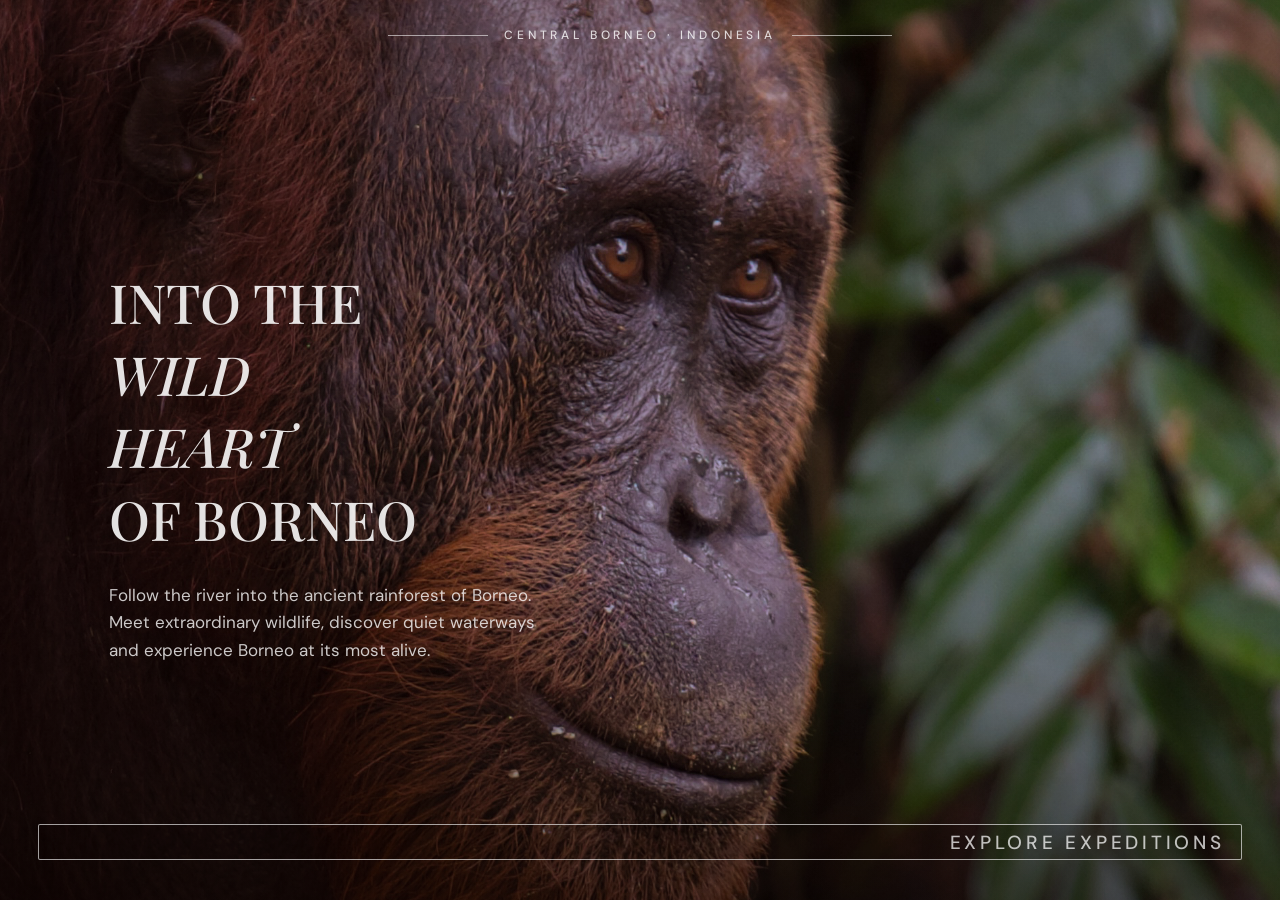
==== index.html @ 215b3d4f "Wrap homepage CTA label for exact centering" ====
<!doctype html>
<html lang="en">
<head>
<meta charset="utf-8">
<meta name="viewport" content="width=device-width,initial-scale=1">
<meta name="theme-color" content="#10251e">
<meta name="description" content="Explore Tanjung Puting National Park with Borneo Wild Capture. Private river journeys, rainforest wildlife and responsible orangutan encounters in Central Borneo, Indonesia.">
<title>Borneo Wild Capture — Into the Wild Heart of Borneo</title>
<link rel="preconnect" href="https://fonts.googleapis.com">
<link rel="preconnect" href="https://fonts.gstatic.com" crossorigin>
<link href="https://fonts.googleapis.com/css2?family=DM+Sans:wght@400;500;600;700&family=Playfair+Display:ital,wght@0,500;0,600;1,500&display=swap" rel="stylesheet">
<link rel="stylesheet" href="style.css">
<link rel="stylesheet" href="site-theme.css">
<link rel="icon" type="image/svg+xml" href="assets/favicon.svg">
<link rel="stylesheet" href="site-theme.css">
<link rel="icon" type="image/svg+xml" href="assets/favicon.svg">
</head>
<body>
<header class="header home-header">
<a class="brand" href="index.html#home" aria-label="Borneo Wild Capture home"><img class="brand-logo" src="assets/borneo-wild-capture-logo.svg" alt="Borneo Wild Capture — official hornbill logo" width="160" height="81" loading="eager" decoding="async"></a>
<button class="menu" type="button" aria-label="Open navigation" aria-expanded="false">☰</button>
<nav class="nav" aria-label="Main navigation">
<a href="index.html" aria-current="page">Home</a>
<a href="how-to-get-here.html">How to Get Here</a>
<a href="itinerary.html">Itinerary</a>
<a href="gallery.html">Gallery</a>
<a href="about.html">Our Story</a>
<a href="contact.html">Contact</a>
<a class="nav-cta" href="https://wa.me/6285190836669?text=Hello%20Borneo%20Wild%20Capture%2C%20I%27d%20like%20to%20book%20a%20trip." target="_blank" rel="noopener noreferrer">Book a Trip ↗</a>
</nav>
</header>
<main>
<section class="hero home-hero" id="home">
<div class="hero-bg"></div>
<p class="eyebrow hero-location">CENTRAL BORNEO · INDONESIA</p>
<div class="hero-content">
<h1>INTO THE<br><em>WILD</em><br><em>HEART</em><br>OF BORNEO</h1>
<p class="hero-text">Follow the river into the ancient rainforest of Borneo. Meet extraordinary wildlife, discover quiet waterways and experience Borneo at its most alive.</p>
</div>
<a class="button button-light" href="how-to-get-here.html"><span class="button-label">EXPLORE EXPEDITIONS</span></a>
<div class="hero-meta"><span>TANJUNG PUTING NATIONAL PARK</span><span>TRAVEL WITH CARE · LEAVE NO TRACE</span></div>
</section>
</main>
<script src="script.js"></script>
</body>
</html>
---- style.css ----
:root{--forest:#10251e;--forest2:#1b382c;--cream:#f3f0e8;--sand:#c7b18a;--ink:#17231d;--muted:#737a70}*{box-sizing:border-box}html{scroll-behavior:smooth}body{margin:0;background:var(--cream);color:var(--ink);font-family:"DM Sans",sans-serif}a{color:inherit;text-decoration:none}.header{height:86px;padding:0 7%;display:flex;align-items:center;justify-content:space-between;background:var(--cream);position:relative;z-index:5}.brand{display:flex;align-items:center;gap:12px;font-size:11px;font-weight:700;letter-spacing:1.8px}.monogram{width:43px;height:43px;border:1px solid #9a9e8e;border-radius:50%;display:grid;place-items:center;font:15px "Playfair Display",serif;letter-spacing:-2px}.monogram span{color:#9a8057}.brand small{display:block;font-size:8px;font-weight:500;letter-spacing:1.4px;color:#7b8176;margin-top:5px}.nav{display:flex;align-items:center;gap:30px;font-size:12px;font-weight:600}.nav a:not(.nav-cta):hover,.footer a:hover{color:#a08352}.nav-cta{background:var(--forest);color:#f5efdf;padding:14px 21px;border:1px solid #9b8155;border-radius:2px;font-size:10px;letter-spacing:1.1px;text-transform:uppercase;transition:.25s}.nav-cta:hover{background:#294737;color:#fff;transform:translateY(-2px)}.menu{display:none;border:0;background:none;font-size:24px;color:var(--forest)}.hero{height:min(730px,82vh);min-height:590px;position:relative;color:white;display:flex;align-items:center;overflow:hidden;background:#263c2e}.hero-bg{position:absolute;inset:0;background:linear-gradient(90deg,rgba(7,22,16,.84),rgba(7,22,16,.38) 58%,rgba(7,22,16,.12)),url("images/orangutan-portrait.webp") center 48%/cover}.hero-content{position:relative;z-index:1;margin-left:11%;max-width:660px;padding:50px 24px}.eyebrow{font-size:10px;letter-spacing:2.5px;font-weight:700;color:#c7b18a}.eyebrow.dark{color:#927a51}.hero h1,.closing h2{font:500 clamp(55px,7vw,91px)/1.06 "Playfair Display",serif;letter-spacing:-2px;margin:28px 0}.hero h1 em,.section h2 em,.closing h2 em{color:var(--sand);font-weight:500}.hero-text{max-width:440px;color:#e1e2d9;font-size:14px;line-height:1.9;margin-bottom:30px}.button{display:inline-flex;align-items:center;justify-content:center;gap:18px;min-height:52px;padding:0 25px;border:1px solid transparent;border-radius:3px;font-size:10px;font-weight:700;letter-spacing:1.35px;text-transform:uppercase;transition:background .25s ease,color .25s ease,border-color .25s ease,transform .25s ease,box-shadow .25s ease;box-shadow:0 7px 20px rgba(8,24,16,.12)}.button span{font-size:15px;transition:transform .25s ease}.button:hover{transform:translateY(-3px);box-shadow:0 12px 26px rgba(8,24,16,.2)}.button:hover span{transform:translate(3px,-2px)}.button-light{background:linear-gradient(135deg,#e7d8b8,#c9b184);color:#14291f;border-color:#e8d9b8}.button-light:hover{background:#f3ead7}.button-dark{background:linear-gradient(135deg,#203e30,#10251e);color:#f6f0e4;border-color:#9b8155}.button-dark:hover{background:#2b4a39;border-color:#c7b18a}.hero-meta{position:absolute;bottom:25px;left:7%;right:7%;display:flex;justify-content:space-between;font-size:9px;letter-spacing:1.8px;color:#d5d7ce}.section{padding:110px 11%}.intro{padding-top:105px;padding-bottom:115px}.intro-grid{display:grid;grid-template-columns:1fr 1fr;gap:8%;align-items:start;margin-top:35px}.section h2{font:500 clamp(38px,4.5vw,59px)/1.16 "Playfair Display",serif;letter-spacing:-1px;margin:20px 0}.intro-grid p,.journey-copy p{font-size:14px;line-height:1.9}.lead{font-size:16px!important;line-height:1.85!important;color:#39483d}.muted{color:var(--muted)}.experience{background:#e9e6dc}.section-heading{display:flex;justify-content:space-between;align-items:end;gap:40px;margin-bottom:42px}.section-heading>p{max-width:290px;color:var(--muted);font-size:13px;line-height:1.8}.cards{display:grid;grid-template-columns:1.15fr 1fr 1fr;gap:16px}.card{height:370px;position:relative;overflow:hidden;background:#9da58e}.card-large{height:420px}.card img{width:100%;height:100%;object-fit:cover;display:block;transition:transform .7s}.card:hover img{transform:scale(1.05)}.card>div{position:absolute;inset:0;padding:25px;display:flex;flex-direction:column;justify-content:end;color:white;background:linear-gradient(transparent,rgba(0,0,0,.65))}.card small{font-size:9px;letter-spacing:2px}.card h3{font:500 27px/1.2 "Playfair Display",serif;margin:12px 0 0}.journey{display:grid;grid-template-columns:1fr 1fr;gap:9%;align-items:center;background:#f7f5ef}.journey-image{height:570px;background:url("images/orangutan-in-rainforest.webp") center/cover}.journey-copy h2{margin:22px 0}.journey-copy>p{color:#5f695f}.journey-copy ul{list-style:none;padding:0;margin:28px 0}.journey-copy li{padding:14px 0;border-bottom:1px solid #d8d8ce;font-size:12px;font-weight:600}.journey-copy li:before{content:"✳";color:#9a8057;margin-right:18px}.gallery{background:var(--forest);color:#f3f0e8}.gallery .section-heading>p,.gallery-note{color:#b8c0b4}.gallery-grid{display:grid;grid-template-columns:repeat(3,1fr);gap:14px;height:auto}.gallery-grid img{width:100%;height:240px;object-fit:cover;display:block}.gallery-note{font-size:10px;margin-top:18px}.closing{min-height:470px;display:grid;place-items:center;text-align:center;color:white;padding:75px 20px;background:linear-gradient(#10251edb,#10251edb),url("images/orangutan-in-rainforest.webp") center/cover}.closing h2{font-size:clamp(46px,6vw,72px);margin:25px 0}.closing>div>p:not(.eyebrow){font-size:13px;color:#e0e4dc;margin:0 0 25px}.footer{padding:40px 7%;display:flex;align-items:center;justify-content:space-between;gap:25px;flex-wrap:wrap;background:#0b1b15;color:#e9e9df}.footer-brand{color:white}.footer-brand small{color:#aab2a7}.footer-links{display:flex;gap:24px;font-size:11px}.footer>p{width:100%;margin:12px 0 0;padding-top:19px;border-top:1px solid #34443a;color:#aab2a7;font-size:10px}@media(max-width:800px){.header{height:74px;padding:0 6%}.menu{display:block}.nav{display:none;position:absolute;top:74px;left:0;right:0;padding:25px 7%;background:var(--cream);flex-direction:column;align-items:stretch;gap:22px;box-shadow:0 12px 18px #0001}.nav.open{display:flex}.nav-cta{text-align:center}.hero{min-height:610px;height:78vh}.hero-content{margin-left:3%;padding:30px 22px}.hero h1{font-size:60px}.section{padding:78px 7%}.intro-grid,.journey{grid-template-columns:1fr;gap:25px}.section-heading{display:block}.section-heading>p{margin-top:20px}.cards{grid-template-columns:1fr 1fr}.card,.card-large{height:310px}.card:first-child{grid-column:span 2;height:350px}.journey-image{height:360px;order:2}.journey-copy{order:1}.gallery-grid{height:220px;gap:8px}.footer{padding:35px 7%}.footer-links{width:100%;flex-wrap:wrap}}@media(max-width:480px){.brand{font-size:9px;letter-spacing:1.3px}.brand small{font-size:7px}.monogram{width:38px;height:38px}.hero h1{font-size:52px}.hero-text{font-size:13px}.hero-meta{font-size:7px}.cards{grid-template-columns:1fr}.card:first-child{grid-column:auto}.card,.card-large{height:320px}.gallery-grid{grid-template-columns:1fr 1fr;height:auto}.gallery-grid img{height:180px}.gallery-grid img:last-child{display:block}.footer-links{gap:17px;font-size:10px}}
/* Cooler, more natural tone for the homepage hero image */
.hero-bg{filter:saturate(.82) hue-rotate(7deg);}

/* Remove remaining yellow/gold cast across the interface */
:root{--cream:#eef1ed;--sand:#b7c5bb}
.monogram span,.nav a:not(.nav-cta):hover,.footer a:hover,.eyebrow.dark,.journey-copy li:before{color:#91a99a}
.eyebrow{color:#c4d4c9}
.monogram{border-color:#9aa99e}
.nav-cta,.button-dark{border-color:#879b8d}
.button-light{background:linear-gradient(135deg,#e0e8e2,#c6d3ca);border-color:#d5e0d8}
.button-light:hover{background:#edf2ee}
.button-dark:hover{border-color:#b7c5bb}

/* Final neutral-sage pass: eliminate leftover gold/yellow accents */
.nav-cta{border-color:#82968a}
.nav-cta:hover{background:#294737}
.eyebrow{color:#c4d4c9}
.button-dark{border-color:#879b8d}
.button-dark:hover{border-color:#b7c5bb}
.hero-bg{filter:saturate(.78) hue-rotate(9deg)}

/* Multi-page layout and home inquiry form */
.nav a[aria-current="page"]{color:#9a8057}
.home-hero{height:min(780px,88vh);min-height:640px}
.home-hero .hero-bg{background-image:linear-gradient(90deg,rgba(7,22,16,.72),rgba(7,22,16,.24) 62%,rgba(7,22,16,.08)),url("images/DSCF7031.jpg");background-position:center 42%;filter:none}
.home-hero h1{font-size:clamp(54px,8vw,104px);letter-spacing:1px}
.home-intro{background:#f7f5ef}
.inquiry{display:grid;grid-template-columns:1fr 1fr;gap:9%;align-items:start;background:#e9e6dc}
.inquiry-form{display:grid;gap:18px}
.inquiry-form label{display:grid;gap:8px;font-size:11px;font-weight:700;letter-spacing:.5px}
.inquiry-form input,.inquiry-form textarea{width:100%;border:1px solid #c9cec5;background:#f8f8f3;padding:14px 15px;border-radius:2px;font:13px "DM Sans",sans-serif;color:#17231d;resize:vertical}
.inquiry-form input:focus,.inquiry-form textarea:focus{outline:2px solid #91a99a;outline-offset:1px}
.form-note{font-size:10px;color:#737a70;line-height:1.6;margin:0}
.page-hero{min-height:390px;padding:100px 11%;display:flex;flex-direction:column;justify-content:center;color:#fff;background:linear-gradient(90deg,rgba(7,22,16,.85),rgba(7,22,16,.45)),url("images/orangutan-in-rainforest.webp") center/cover}
.page-hero h1{font:500 clamp(48px,7vw,82px)/1.08 "Playfair Display",serif;margin:20px 0;letter-spacing:-1px}
.page-hero h1 em{color:var(--sand);font-weight:500}
.page-hero>p:last-child{max-width:540px;font-size:14px;line-height:1.8;color:#e1e5df}
.page-content{background:#f7f5ef}
.feature-strip{background:#e9e6dc}
.feature-strip h2{font:500 38px "Playfair Display",serif;margin:0 0 35px}
.full-gallery{grid-template-columns:repeat(3,1fr);gap:14px}
.full-gallery img{height:300px}
.wildlife-cards{grid-template-columns:repeat(3,1fr)}
.wildlife-cards .card{height:340px}
.contact-actions{display:flex;flex-direction:column;align-items:flex-start;gap:18px}
.contact-actions>a:last-child{font-size:12px;color:#526458}
@media(max-width:800px){.inquiry{grid-template-columns:1fr;gap:32px}.page-hero{padding:80px 7%;min-height:340px}.full-gallery{grid-template-columns:repeat(2,1fr)}.full-gallery img{height:210px}.wildlife-cards{grid-template-columns:repeat(2,1fr)}}
@media(max-width:480px){.home-hero{min-height:620px}.home-hero h1{font-size:52px}.full-gallery img{height:175px}.wildlife-cards{grid-template-columns:1fr}.wildlife-cards .card{height:300px}}

/* BWC refinement: compact monogram and consistent cool-sage palette */
.monogram{
  display:flex;
  align-items:center;
  justify-content:center;
  gap:0;
  width:46px;
  height:46px;
  flex:0 0 46px;
  font:600 13px/1 "Playfair Display",serif;
  letter-spacing:-1.1px;
  white-space:nowrap;
  color:#e8eee9;
  border:1px solid #91a99a;
  border-radius:50%;
}
.monogram span{color:#b7c5bb}
.nav a[aria-current="page"]{color:#91a99a}
.nav a:not(.nav-cta):hover,.footer a:hover{color:#91a99a}
.home-intro{background:#eef1ed}
.inquiry{background:#e3e9e4}
.inquiry-form input,.inquiry-form textarea{background:#f7f9f7;border-color:#c7d1c9}
.inquiry-form input:focus,.inquiry-form textarea:focus{outline-color:#91a99a}
.form-note{color:#68766d}
.page-hero h1 em{color:#b7c5bb}



/* HOMEPAGE HERO — layout matched to the supplied orangutan reference */
body:has(.home-hero) .header{display:none}
.home-hero{
  position:relative;display:block;width:100%;height:100svh;
  min-height:680px;max-height:none;padding:0;overflow:hidden;
  isolation:isolate;background:#160b07;color:#fff;
}
.home-hero .hero-bg{
  position:absolute;inset:0;z-index:0;
  background-image:
    linear-gradient(90deg,rgba(13,5,3,.42) 0%,rgba(13,5,3,.18) 68%,rgba(13,5,3,.08) 100%),
    linear-gradient(0deg,rgba(13,5,3,.46) 0%,transparent 38%,rgba(13,5,3,.14) 100%),
    url("images/DSCF7031.jpg");
  background-size:cover;
  background-position:center 58%;
  filter:none;
}
.home-hero .hero-location{
  position:absolute;top:4.7%;left:3%;transform:none;
  z-index:2;width:94%;max-width:none;margin:0;
  display:flex;align-items:center;justify-content:center;gap:16px;
  color:rgba(255,255,255,.96);text-align:center;white-space:nowrap;
  font-size:clamp(9px,2.1vw,12px);font-weight:500;
  letter-spacing:.32em;line-height:1.3;
}
.home-hero .hero-location:before,
.home-hero .hero-location:after{
  content:"";display:block;position:static;flex:1 1 auto;
  width:auto;max-width:clamp(32px,13vw,100px);min-width:16px;
  height:1px;background:rgba(255,255,255,.78);
}
.home-hero .hero-content{
  position:absolute;z-index:2;top:31.5%;left:8.5%;
  width:83%;max-width:620px;margin:0;padding:0;
  display:flex;flex-direction:column;align-items:flex-start;
}
.home-hero h1{
  margin:0 0 27px;color:#fff;
  font:500 clamp(28px,6.2vw,54px)/1.34 "Playfair Display",serif;
  letter-spacing:0;text-wrap:initial;
}
.home-hero h1 em{font-style:italic;color:#fff;font-weight:500}
.home-hero .hero-text{
  width:73%;max-width:440px;margin:0;
  color:rgba(255,255,255,.95);
  font-size:clamp(13px,2.9vw,17px);line-height:1.62;font-weight:400;
}
.home-hero > .button-light{
  position:absolute;z-index:3;left:3%;bottom:4.5%;
  width:94%;max-width:none;min-height:36px;margin:0;
  padding:0 42px 0 12px;display:flex;align-items:center;justify-content:center;
  border:1px solid rgba(255,255,255,.9);border-radius:2px;
  background:rgba(12,7,5,.12);color:#fff;box-shadow:none;
  font-size:clamp(9px,2vw,11px);font-weight:500;letter-spacing:.34em;
}
.home-hero > .button-light span{
  position:absolute;right:16px;font-size:19px;line-height:1;
}
.home-hero > .button-light:hover{
  background:rgba(255,255,255,.12);box-shadow:none;
}
.home-hero .hero-meta{display:none}
@media(max-width:800px){
  body:has(.home-hero) .header{display:none}
  .home-hero{height:100svh;min-height:680px}
  .home-hero .hero-bg{
    background-size:auto 112%;
    background-position:center 100%;
  }
  .home-hero .hero-location{
    top:4.7%;gap:12px;font-size:clamp(8px,2.2vw,10px);
    letter-spacing:.29em;
  }
  .home-hero .hero-location:before,
  .home-hero .hero-location:after{max-width:clamp(28px,13vw,70px)}
  .home-hero .hero-content{
    top:31.5%;left:8.5%;width:83%;
  }
  .home-hero h1{
    margin-bottom:25px;
    font-size:clamp(28px,6.2vw,34px);line-height:1.34;
  }
  .home-hero .hero-text{
    width:76%;font-size:clamp(12px,2.9vw,14px);
    line-height:1.62;
  }
  .home-hero > .button-light{
    left:3%;bottom:4.5%;width:94%;min-height:36px;
    font-size:clamp(8px,2vw,10px);letter-spacing:.31em;
  }
}
@media(max-width:380px){
  .home-hero .hero-location{gap:8px;letter-spacing:.22em}
  .home-hero .hero-content{top:30.5%;left:8%;width:84%}
  .home-hero h1{font-size:27px;line-height:1.32;margin-bottom:22px}
  .home-hero .hero-text{width:82%;font-size:12px}
  .home-hero > .button-light{bottom:4%;letter-spacing:.24em}
}

/* Homepage final alignment + subtle editorial transparency */
.home-hero .hero-location{
  top:3.1%!important;
  left:3%!important;
  width:94%!important;
  transform:none!important;
  color:rgba(255,255,255,.78)!important;
}
.home-hero .hero-location:before,
.home-hero .hero-location:after{
  background:rgba(255,255,255,.56)!important;
}
.home-hero .hero-content{
  top:29.5%!important;
}
.home-hero h1{
  color:rgba(255,255,255,.88)!important;
}
.home-hero h1 em{
  color:rgba(255,255,255,.88)!important;
}
.home-hero .hero-text{
  color:rgba(255,255,255,.78)!important;
}
.home-hero > .button-light{
  color:rgba(255,255,255,.78)!important;
  border-color:rgba(255,255,255,.62)!important;
}
.home-hero > .button-light span{
  color:rgba(255,255,255,.72)!important;
}
@media(max-width:800px){
  .home-hero .hero-location{
    top:3.1%!important;
    left:3%!important;
    width:94%!important;
  }
  .home-hero .hero-content{
    top:29.5%!important;
  }
}

/* Final CTA alignment: center label in the full outline, keep arrow pinned right */
.home-hero > .button-light{
  position:absolute!important;
  padding:0 12px!important;
  display:flex!important;
  align-items:center!important;
  justify-content:center!important;
  text-align:center!important;
  line-height:1!important;
}
.home-hero > .button-light span{
  position:absolute!important;
  top:50%!important;
  right:16px!important;
  transform:translateY(-50%)!important;
  margin:0!important;
  line-height:1!important;
}
.home-hero > .button-light:hover span{
  transform:translate(3px,calc(-50% - 2px))!important;
}
---- site-theme.css ----
/* Borneo Wild Capture — shared editorial theme for inner pages */
:root {
  --forest: #14272e;
  --forest-dark: #10242b;
  --cream: #f5f1e8;
  --sand: #e5d6b8;
  --muted: #66767a;
  --bwc-slate: #14272e;
  --bwc-slate-900: #1a3038;
  --bwc-slate-800: #294750;
  --bwc-champagne: #c9b184;
  --bwc-champagne-light: #e5d6b8;
  --bwc-ivory: #f5f1e8;
  --bwc-paper: #fbf9f4;
  --bwc-ink: #1b2b31;
}
html { scroll-behavior: smooth; }
body { background: var(--bwc-ivory); color: var(--bwc-ink); }
.header {
  background: var(--bwc-ivory);
  color: var(--bwc-slate);
  border-bottom: 1px solid rgba(20,39,46,.09);
}
.header .brand { color: var(--bwc-slate); }
.header .brand small { color: #687775; }
.header .nav a { color: var(--bwc-slate); }
.header .nav a:hover,
.header .nav a[aria-current="page"] { color: #94784a; }
.header .nav-cta {
  color: var(--bwc-slate);
  background: var(--bwc-champagne-light);
  border: 1px solid var(--bwc-champagne);
}
.header .menu { color: var(--bwc-slate); }
.eyebrow { color: var(--bwc-champagne); }
.eyebrow.dark { color: #92764a; }
.page-hero {
  background-color: var(--bwc-slate);
  background-image:
    linear-gradient(90deg, rgba(20,39,46,.87), rgba(20,39,46,.46)),
    url("images/orangutan-in-rainforest.webp");
  color: var(--bwc-ivory);
}
.page-hero h1,
.page-hero h1 em { color: var(--bwc-ivory); }
.page-hero h1 em { color: var(--bwc-champagne-light); }
.page-hero > p:last-child { color: #e5e8e5; }
.page-content,
.journey,
.home-intro { background: var(--bwc-ivory); color: var(--bwc-ink); }
.experience,
.feature-strip,
.inquiry { background: #eee8dc; color: var(--bwc-ink); }
.section h2 { color: var(--bwc-slate); }
.section h2 em { color: #92764a; }
.gallery {
  background: var(--bwc-slate-900);
  color: var(--bwc-ivory);
}
.gallery .section-heading > p,
.gallery-note { color: #d0d8d5; }
.closing {
  background-color: var(--bwc-slate);
  color: var(--bwc-ivory);
}
.footer { background: #10242b; color: #d4dcd8; }
.footer-brand { color: var(--bwc-champagne-light); }
.footer-brand small,
.footer > p { color: #b7c1be; }
.footer-links a:hover { color: var(--bwc-champagne-light); }
.button-light {
  background: linear-gradient(135deg, #e5d6b8, #c9b184);
  color: var(--bwc-slate);
  border-color: var(--bwc-champagne);
}
.button-light:hover { background: #f1e8d5; }
.button-dark {
  background: var(--bwc-slate-900);
  color: var(--bwc-ivory);
  border-color: var(--bwc-champagne);
}
.button-dark:hover { background: var(--bwc-slate-800); border-color: var(--bwc-champagne-light); }
.inquiry-form input,
.inquiry-form textarea {
  background: var(--bwc-paper);
  color: var(--bwc-ink);
  border-color: #d4cbb9;
}
.inquiry-form input:focus,
.inquiry-form textarea:focus { outline-color: var(--bwc-champagne); }
.page-hero .eyebrow { color: var(--bwc-champagne-light); }
.page-hero .eyebrow:after { background: var(--bwc-champagne); }

/* Page 02 → Page 03 / Page 03 → Page 04 progression panels */
.next-page-cta {
  background: var(--bwc-slate) !important;
  color: var(--bwc-ivory) !important;
  border-top: 1px solid rgba(229,214,184,.22);
}
.next-page-cta .eyebrow { color: var(--bwc-champagne-light); }
.next-page-cta .cta-inner h2 { color: var(--bwc-ivory); }
.next-page-cta .cta-inner p { color: #d1d9d6; }
.next-page-cta .cta-button {
  display: inline-flex;
  align-items: center;
  gap: 14px;
  background: var(--bwc-champagne-light);
  color: var(--bwc-slate);
  border: 1px solid var(--bwc-champagne);
  padding: 15px 20px;
  font-size: 10px;
  font-weight: 700;
  letter-spacing: .12em;
  text-transform: uppercase;
  transition: background .2s ease, transform .2s ease;
}
.next-page-cta .cta-button:hover { background: #f1e8d5; transform: translateY(-2px); }
.next-page-actions { display: flex; align-items: center; gap: 22px; flex-wrap: wrap; }
.cta-secondary {
  color: var(--bwc-champagne-light);
  font-size: 10px;
  letter-spacing: .09em;
  text-transform: uppercase;
  border-bottom: 1px solid rgba(229,214,184,.65);
  padding: 8px 0;
}
.cta-secondary:hover { color: #fff; border-color: #fff; }

/* Page 03 — original itinerary photograph as the hero background */
.itinerary-hero {
  position: relative;
  display: flex;
  align-items: center;
  min-height: 740px;
  min-height: 88svh;
  overflow: hidden;
  isolation: isolate;
  background-color: var(--bwc-slate);
  background-image:
    linear-gradient(90deg, rgba(13,31,38,.88) 0%, rgba(16,37,44,.64) 46%, rgba(16,37,44,.20) 100%),
    linear-gradient(0deg, rgba(10,25,31,.45), transparent 56%),
    url("assets/itinerary-orangutan.jpg");
  background-size: cover;
  background-position: center 42%;
  color: var(--bwc-ivory);
}
.itinerary-hero .wrap {
  position: relative;
  z-index: 1;
  padding: 175px 0 110px;
}
.itinerary-hero .eyebrow { color: var(--bwc-champagne-light); }
.itinerary-hero h1 {
  max-width: 810px;
  margin: 26px 0 22px;
  color: var(--bwc-ivory);
  font: clamp(50px, 7.6vw, 94px)/.99 Georgia, 'Times New Roman', serif;
  font-weight: 400;
  letter-spacing: -.045em;
}
.itinerary-hero h1 em { display: block; color: var(--bwc-champagne-light); font-weight: 400; }
.itinerary-hero .intro {
  max-width: 610px;
  margin: 0;
  color: #e7e9e5;
  font-size: 15px;
  line-height: 1.85;
}
.itinerary-hero .hero-bottom {
  display: flex;
  align-items: center;
  gap: 18px;
  margin-top: 48px;
  color: var(--bwc-champagne-light);
  font-size: 10px;
  letter-spacing: .18em;
  text-transform: uppercase;
}
.itinerary-hero .hero-bottom .line { width: 62px; height: 1px; background: var(--bwc-champagne); }
.itinerary-overview {
  padding: 80px 0 84px;
  background: var(--bwc-slate-900);
  color: var(--bwc-ivory);
}
.overview-head { max-width: 680px; margin-bottom: 34px; }
.overview-head .eyebrow { color: var(--bwc-champagne-light); }
.overview-head h2 {
  margin: 13px 0 10px;
  color: var(--bwc-ivory);
  font: clamp(38px, 4.5vw, 55px)/1.04 Georgia, 'Times New Roman', serif;
  font-weight: 400;
}
.overview-head p { margin: 0; color: #ccd5d1; font-size: 14px; }
.trip-grid { display: grid; grid-template-columns: repeat(3, 1fr); gap: 15px; }
.trip-card {
  min-height: 225px;
  padding: 25px;
  background: #203a43;
  border: 1px solid rgba(229,214,184,.25);
}
.trip-card-meta {
  display: flex;
  justify-content: space-between;
  gap: 12px;
  color: var(--bwc-champagne-light);
  font-size: 9px;
  font-weight: 700;
  letter-spacing: .12em;
  text-transform: uppercase;
}
.trip-card h3 {
  margin: 19px 0 10px;
  color: var(--bwc-ivory);
  font: 27px/1.12 Georgia, 'Times New Roman', serif;
  font-weight: 400;
}
.trip-card p { margin: 0; color: #d0d8d5; font-size: 12px; line-height: 1.8; }
.overview-note { margin: 22px 0 0; color: #aebdb9; font-size: 10px; line-height: 1.7; }
.details { background: var(--bwc-ivory); color: var(--bwc-ink); }
.details-head h2 { color: var(--bwc-slate); }
.details-head p,
.day-card p,
.note { color: var(--bwc-slate-800); }
.day-card { background: var(--bwc-paper); border-color: #ddd4c2; }
.day-card h3 { color: var(--bwc-slate); }
.final-cta.next-page-cta .cta-inner h2 { color: var(--bwc-ivory); }

.next-chapter {
  background: var(--bwc-slate-900);
  color: var(--bwc-ivory);
  padding-top: 86px;
  padding-bottom: 90px;
}
.next-chapter-inner { max-width: 760px; margin: 0 auto; text-align: center; }
.next-chapter .eyebrow { justify-content: center; color: var(--bwc-champagne-light); }
.next-chapter h2 {
  margin: 16px 0 14px;
  color: var(--bwc-ivory);
  font: clamp(38px, 5vw, 58px)/1.06 "Playfair Display", Georgia, serif;
  font-weight: 500;
}
.next-chapter h2 em { color: var(--bwc-champagne-light); }
.next-chapter p:not(.eyebrow) { color: #d0d8d5; font-size: 13px; }
.next-chapter .button-dark { margin-top: 14px; }
.full-gallery {
  display: grid;
  grid-template-columns: repeat(12, minmax(0,1fr));
  grid-auto-rows: minmax(80px, 7.5vw);
  grid-auto-flow: dense;
  gap: 12px;
  height: auto;
}
.full-gallery img { width: 100%; height: 100%; min-height: 100%; object-fit: cover; display: block; }
.full-gallery img:nth-child(1) { grid-column: 1 / 4; grid-row: 1 / 3; }
.full-gallery img:nth-child(2) { grid-column: 4 / 9; grid-row: 1 / 3; }
.full-gallery img:nth-child(3) { grid-column: 9 / 13; grid-row: 1 / 3; }
.full-gallery img:nth-child(4) { grid-column: 1 / 5; grid-row: 3 / 5; }
.full-gallery img:nth-child(5) { grid-column: 5 / 13; grid-row: 3 / 5; }
.full-gallery img:nth-child(6) { grid-column: 1 / 9; grid-row: 5 / 7; }
.full-gallery img:nth-child(7) { grid-column: 9 / 13; grid-row: 5 / 7; }
.full-gallery img:nth-child(8) { grid-column: 1 / 6; grid-row: 7 / 9; }
.full-gallery img:nth-child(9) { grid-column: 6 / 13; grid-row: 7 / 9; }

@media (max-width: 800px) {
  .next-page-actions { align-items: flex-start; flex-direction: column; gap: 10px; }
  .trip-grid { grid-template-columns: 1fr; }
  .trip-card { min-height: auto; }
  .itinerary-hero { min-height: 760px; min-height: 88svh; background-position: 56% center; }
  .itinerary-hero .wrap { padding: 145px 0 75px; }
  .itinerary-hero h1 { font-size: clamp(43px, 10vw, 64px); line-height: 1.02; }
  .itinerary-hero .intro { max-width: 520px; font-size: 13px; }
  .itinerary-hero .hero-bottom { margin-top: 32px; font-size: 8px; letter-spacing: .14em; }
  .full-gallery {
    grid-template-columns: repeat(6, minmax(0,1fr));
    grid-auto-rows: minmax(78px, 11vw);
    gap: 9px;
  }
  .full-gallery img:nth-child(1) { grid-column: 1 / 4; grid-row: 1 / 3; }
  .full-gallery img:nth-child(2) { grid-column: 4 / 7; grid-row: 1 / 3; }
  .full-gallery img:nth-child(3) { grid-column: 1 / 7; grid-row: 3 / 5; }
  .full-gallery img:nth-child(4) { grid-column: 1 / 4; grid-row: 5 / 7; }
  .full-gallery img:nth-child(5) { grid-column: 4 / 7; grid-row: 5 / 7; }
  .full-gallery img:nth-child(6) { grid-column: 1 / 7; grid-row: 7 / 9; }
  .full-gallery img:nth-child(7) { grid-column: 1 / 4; grid-row: 9 / 11; }
  .full-gallery img:nth-child(8) { grid-column: 4 / 7; grid-row: 9 / 11; }
  .full-gallery img:nth-child(9) { grid-column: 1 / 7; grid-row: 11 / 13; }
}
@media (max-width: 480px) {
  .next-chapter { padding-top: 65px; padding-bottom: 70px; }
  .itinerary-hero .wrap { padding-top: 133px; padding-bottom: 65px; }
  .itinerary-hero h1 { font-size: clamp(39px, 10vw, 54px); }
  .trip-card { padding: 22px; }
  .full-gallery { grid-auto-rows: minmax(78px, 14vw); }
}
@media (prefers-reduced-motion: reduce) {
  html { scroll-behavior: auto; }
  *, *::before, *::after { transition: none !important; animation: none !important; }
}


/* Borneo Wild Capture — approved hornbill identity */
.brand-mark{display:block;flex:0 0 auto;width:42px;height:30px;object-fit:contain}
.brand-name{display:flex;flex-direction:column;gap:3px;color:var(--bwc-ivory);font:500 23px/.98 Georgia,'Times New Roman',serif;letter-spacing:.01em}
.brand-name span{display:block;margin-top:2px;color:var(--bwc-champagne-light);font:600 8px/1.3 Arial,Helvetica,sans-serif;letter-spacing:.25em;text-transform:uppercase}
.topbar .brand-mark,.footer .brand-mark{filter:none}
.topbar .brand-name{color:var(--bwc-ivory)}
.topbar .brand-name span{color:var(--bwc-champagne-light)}
.header .brand-mark{width:42px;height:30px}
.header .brand-name{color:var(--bwc-slate)}
.header .brand-name span{color:#92764a}
.footer .brand{display:inline-flex;align-items:center;gap:11px}
.footer .brand-mark{width:42px;height:30px}
.footer .brand-name{color:var(--bwc-ivory)}
.footer .brand-name span{color:var(--bwc-champagne-light)}
/* Home page navigation sits over the retained sunset cover. */
.home-header{position:absolute;z-index:10;top:0;left:0;right:0;width:100%;height:88px;padding:0 7%;background:linear-gradient(180deg,rgba(16,36,43,.88),rgba(16,36,43,0));border-bottom:1px solid rgba(255,255,255,.18);color:var(--bwc-ivory)}
.home-header .brand-name{color:var(--bwc-ivory)}
.home-header .brand-name span{color:var(--bwc-champagne-light)}
.home-header .menu{color:var(--bwc-ivory)}
.home-header .nav a{color:var(--bwc-ivory)}
.home-header .nav-cta{background:var(--bwc-champagne-light);border-color:var(--bwc-champagne);color:var(--bwc-slate)}
.home-header .nav-cta:hover{background:#f1e8d5}
.home-hero .hero-location{position:absolute;top:122px;left:11%;z-index:2;margin:0}
@media(max-width:800px){
 .home-header{height:74px;padding:0 6%;background:rgba(17,36,43,.94);backdrop-filter:blur(12px)}
 .home-header .nav{display:none;position:absolute;top:74px;left:0;right:0;padding:25px 7%;background:rgba(20,39,46,.98);flex-direction:column;align-items:stretch;gap:22px;box-shadow:0 12px 18px #0005}
 .home-header .nav.open{display:flex}
 .home-header .nav a{color:var(--bwc-ivory)}
 .home-header .menu{display:block}
 .home-header .brand-mark{width:38px;height:27px}
 .home-header .brand-name{font-size:20px}
 .home-hero .hero-location{top:104px;left:7%}
}

/* Approved Borneo Wild Capture identity — hornbill mark and serif wordmark */
.brand-mark{display:block;flex:0 0 auto;width:42px;height:30px;object-fit:contain}
.brand-name{display:flex;flex-direction:column;gap:3px;color:var(--bwc-ivory);font:500 23px/.98 Georgia,'Times New Roman',serif;letter-spacing:.01em}
.brand-name span{display:block;margin-top:2px;color:var(--bwc-champagne-light);font:600 8px/1.3 Arial,Helvetica,sans-serif;letter-spacing:.25em;text-transform:uppercase}
.topbar .brand-name{color:var(--bwc-ivory)}
.topbar .brand-name span{color:var(--bwc-champagne-light)}
.header .brand-mark{width:42px;height:30px}
.header .brand-name{color:var(--bwc-slate)}
.header .brand-name span{color:#92764a}
.footer .brand{display:inline-flex;align-items:center;gap:11px}
.footer .brand-mark{width:42px;height:30px}
.footer .brand-name{color:var(--bwc-ivory)}
.footer .brand-name span{color:var(--bwc-champagne-light)}
/* Home navigation overlays the retained sunset cover. */
.home-header{position:absolute;z-index:10;top:0;left:0;right:0;width:100%;height:88px;padding:0 7%;background:linear-gradient(180deg,rgba(16,36,43,.88),rgba(16,36,43,0));border-bottom:1px solid rgba(255,255,255,.18);color:var(--bwc-ivory)}
.home-header .brand-name{color:var(--bwc-ivory)}
.home-header .brand-name span{color:var(--bwc-champagne-light)}
.home-header .menu{color:var(--bwc-ivory)}
.home-header .nav a{color:var(--bwc-ivory)}
.home-header .nav-cta{background:var(--bwc-champagne-light);border-color:var(--bwc-champagne);color:var(--bwc-slate)}
.home-header .nav-cta:hover{background:#f1e8d5}
.home-hero .hero-location{position:absolute;top:122px;left:11%;z-index:2;margin:0}
@media(max-width:800px){
 .home-header{height:74px;padding:0 6%;background:rgba(17,36,43,.94);backdrop-filter:blur(12px)}
 .home-header .nav{display:none;position:absolute;top:74px;left:0;right:0;padding:25px 7%;background:rgba(20,39,46,.98);flex-direction:column;align-items:stretch;gap:22px;box-shadow:0 12px 18px #0005}
 .home-header .nav.open{display:flex}
 .home-header .nav a{color:var(--bwc-ivory)}
 .home-header .menu{display:block}
 .home-header .brand-mark{width:38px;height:27px}
 .home-header .brand-name{font-size:20px}
 .home-hero .hero-location{top:104px;left:7%}
}

/* Official supplied logo lockup — use the complete hornbill + Borneo + Wild Capture artwork */
.brand-logo{
  display:block!important;
  width:148px!important;
  height:auto!important;
  max-height:74px!important;
  object-fit:contain!important;
  border:0!important;
  border-radius:0!important;
  flex:0 0 auto!important;
}
.header .brand-logo,.topbar .brand-logo{width:148px!important;max-height:74px!important}
.footer .brand-logo{width:126px!important;max-height:63px!important}
.home-header .brand-logo{width:150px!important;max-height:75px!important}
@media(max-width:800px){
  .brand-logo,.header .brand-logo,.topbar .brand-logo,.home-header .brand-logo{width:112px!important;max-height:56px!important}
  .footer .brand-logo{width:108px!important;max-height:54px!important}
}

/* Mobile header visibility/layout repair — the approved mark is inline SVG */
.topbar .nav{
  min-height:84px;
  padding:8px 0;
  display:flex;
  align-items:center;
  justify-content:space-between;
  flex-direction:row;
}
.topbar .brand{
  display:flex;
  align-items:center;
  flex:0 0 auto;
  min-width:0;
  width:auto;
  visibility:visible;
  opacity:1;
}
.topbar .brand-logo{
  display:block!important;
  visibility:visible!important;
  opacity:1!important;
  width:128px!important;
  height:64px!important;
  max-width:128px!important;
  max-height:64px!important;
  object-fit:contain!important;
  overflow:visible;
}
.topbar .menu-toggle{flex:0 0 44px;margin-left:auto}
.footer .brand-logo{
  display:block!important;
  width:128px!important;
  height:64px!important;
  max-width:128px!important;
  max-height:64px!important;
}
@media(max-width:760px){
  .topbar .nav{
    min-height:76px;
    height:76px;
    padding:6px 0;
    align-items:center;
    flex-direction:row;
    gap:12px;
  }
  .topbar .brand{
    display:flex!important;
    align-items:center;
    width:auto;
    max-width:calc(100% - 60px);
    min-width:0;
    flex:0 1 auto;
    visibility:visible!important;
    opacity:1!important;
  }
  .topbar .brand-logo{
    display:block!important;
    width:116px!important;
    height:58px!important;
    max-width:116px!important;
    max-height:58px!important;
    visibility:visible!important;
    opacity:1!important;
  }
  .topbar .menu-toggle{
    display:block;
    width:44px;
    height:44px;
    margin-left:auto;
    flex:0 0 44px;
  }
  .footer .brand-logo{
    width:112px!important;
    height:56px!important;
    max-width:112px!important;
    max-height:56px!important;
  }
}
@media(max-width:390px){
  .topbar .brand-logo{width:104px!important;height:52px!important;max-width:104px!important;max-height:52px!important}
}


/* Official logo image visibility and sizing — all pages, desktop and mobile */
img.brand-logo{
  display:block!important;
  height:auto!important;
  max-width:100%!important;
  object-fit:contain!important;
  visibility:visible!important;
  opacity:1!important;
  flex:0 0 auto!important;
}
.topbar img.brand-logo{width:148px!important;max-height:74px!important}
.header img.brand-logo{width:148px!important;max-height:74px!important}
.footer img.brand-logo{width:126px!important;max-height:63px!important}
@media(max-width:760px){
  .topbar img.brand-logo,.header img.brand-logo{width:112px!important;max-height:56px!important}
  .footer img.brand-logo{width:108px!important;max-height:54px!important}
}
---- site-theme.css ----
/* Borneo Wild Capture — shared editorial theme for inner pages */
:root {
  --forest: #14272e;
  --forest-dark: #10242b;
  --cream: #f5f1e8;
  --sand: #e5d6b8;
  --muted: #66767a;
  --bwc-slate: #14272e;
  --bwc-slate-900: #1a3038;
  --bwc-slate-800: #294750;
  --bwc-champagne: #c9b184;
  --bwc-champagne-light: #e5d6b8;
  --bwc-ivory: #f5f1e8;
  --bwc-paper: #fbf9f4;
  --bwc-ink: #1b2b31;
}
html { scroll-behavior: smooth; }
body { background: var(--bwc-ivory); color: var(--bwc-ink); }
.header {
  background: var(--bwc-ivory);
  color: var(--bwc-slate);
  border-bottom: 1px solid rgba(20,39,46,.09);
}
.header .brand { color: var(--bwc-slate); }
.header .brand small { color: #687775; }
.header .nav a { color: var(--bwc-slate); }
.header .nav a:hover,
.header .nav a[aria-current="page"] { color: #94784a; }
.header .nav-cta {
  color: var(--bwc-slate);
  background: var(--bwc-champagne-light);
  border: 1px solid var(--bwc-champagne);
}
.header .menu { color: var(--bwc-slate); }
.eyebrow { color: var(--bwc-champagne); }
.eyebrow.dark { color: #92764a; }
.page-hero {
  background-color: var(--bwc-slate);
  background-image:
    linear-gradient(90deg, rgba(20,39,46,.87), rgba(20,39,46,.46)),
    url("images/orangutan-in-rainforest.webp");
  color: var(--bwc-ivory);
}
.page-hero h1,
.page-hero h1 em { color: var(--bwc-ivory); }
.page-hero h1 em { color: var(--bwc-champagne-light); }
.page-hero > p:last-child { color: #e5e8e5; }
.page-content,
.journey,
.home-intro { background: var(--bwc-ivory); color: var(--bwc-ink); }
.experience,
.feature-strip,
.inquiry { background: #eee8dc; color: var(--bwc-ink); }
.section h2 { color: var(--bwc-slate); }
.section h2 em { color: #92764a; }
.gallery {
  background: var(--bwc-slate-900);
  color: var(--bwc-ivory);
}
.gallery .section-heading > p,
.gallery-note { color: #d0d8d5; }
.closing {
  background-color: var(--bwc-slate);
  color: var(--bwc-ivory);
}
.footer { background: #10242b; color: #d4dcd8; }
.footer-brand { color: var(--bwc-champagne-light); }
.footer-brand small,
.footer > p { color: #b7c1be; }
.footer-links a:hover { color: var(--bwc-champagne-light); }
.button-light {
  background: linear-gradient(135deg, #e5d6b8, #c9b184);
  color: var(--bwc-slate);
  border-color: var(--bwc-champagne);
}
.button-light:hover { background: #f1e8d5; }
.button-dark {
  background: var(--bwc-slate-900);
  color: var(--bwc-ivory);
  border-color: var(--bwc-champagne);
}
.button-dark:hover { background: var(--bwc-slate-800); border-color: var(--bwc-champagne-light); }
.inquiry-form input,
.inquiry-form textarea {
  background: var(--bwc-paper);
  color: var(--bwc-ink);
  border-color: #d4cbb9;
}
.inquiry-form input:focus,
.inquiry-form textarea:focus { outline-color: var(--bwc-champagne); }
.page-hero .eyebrow { color: var(--bwc-champagne-light); }
.page-hero .eyebrow:after { background: var(--bwc-champagne); }

/* Page 02 → Page 03 / Page 03 → Page 04 progression panels */
.next-page-cta {
  background: var(--bwc-slate) !important;
  color: var(--bwc-ivory) !important;
  border-top: 1px solid rgba(229,214,184,.22);
}
.next-page-cta .eyebrow { color: var(--bwc-champagne-light); }
.next-page-cta .cta-inner h2 { color: var(--bwc-ivory); }
.next-page-cta .cta-inner p { color: #d1d9d6; }
.next-page-cta .cta-button {
  display: inline-flex;
  align-items: center;
  gap: 14px;
  background: var(--bwc-champagne-light);
  color: var(--bwc-slate);
  border: 1px solid var(--bwc-champagne);
  padding: 15px 20px;
  font-size: 10px;
  font-weight: 700;
  letter-spacing: .12em;
  text-transform: uppercase;
  transition: background .2s ease, transform .2s ease;
}
.next-page-cta .cta-button:hover { background: #f1e8d5; transform: translateY(-2px); }
.next-page-actions { display: flex; align-items: center; gap: 22px; flex-wrap: wrap; }
.cta-secondary {
  color: var(--bwc-champagne-light);
  font-size: 10px;
  letter-spacing: .09em;
  text-transform: uppercase;
  border-bottom: 1px solid rgba(229,214,184,.65);
  padding: 8px 0;
}
.cta-secondary:hover { color: #fff; border-color: #fff; }

/* Page 03 — original itinerary photograph as the hero background */
.itinerary-hero {
  position: relative;
  display: flex;
  align-items: center;
  min-height: 740px;
  min-height: 88svh;
  overflow: hidden;
  isolation: isolate;
  background-color: var(--bwc-slate);
  background-image:
    linear-gradient(90deg, rgba(13,31,38,.88) 0%, rgba(16,37,44,.64) 46%, rgba(16,37,44,.20) 100%),
    linear-gradient(0deg, rgba(10,25,31,.45), transparent 56%),
    url("assets/itinerary-orangutan.jpg");
  background-size: cover;
  background-position: center 42%;
  color: var(--bwc-ivory);
}
.itinerary-hero .wrap {
  position: relative;
  z-index: 1;
  padding: 175px 0 110px;
}
.itinerary-hero .eyebrow { color: var(--bwc-champagne-light); }
.itinerary-hero h1 {
  max-width: 810px;
  margin: 26px 0 22px;
  color: var(--bwc-ivory);
  font: clamp(50px, 7.6vw, 94px)/.99 Georgia, 'Times New Roman', serif;
  font-weight: 400;
  letter-spacing: -.045em;
}
.itinerary-hero h1 em { display: block; color: var(--bwc-champagne-light); font-weight: 400; }
.itinerary-hero .intro {
  max-width: 610px;
  margin: 0;
  color: #e7e9e5;
  font-size: 15px;
  line-height: 1.85;
}
.itinerary-hero .hero-bottom {
  display: flex;
  align-items: center;
  gap: 18px;
  margin-top: 48px;
  color: var(--bwc-champagne-light);
  font-size: 10px;
  letter-spacing: .18em;
  text-transform: uppercase;
}
.itinerary-hero .hero-bottom .line { width: 62px; height: 1px; background: var(--bwc-champagne); }
.itinerary-overview {
  padding: 80px 0 84px;
  background: var(--bwc-slate-900);
  color: var(--bwc-ivory);
}
.overview-head { max-width: 680px; margin-bottom: 34px; }
.overview-head .eyebrow { color: var(--bwc-champagne-light); }
.overview-head h2 {
  margin: 13px 0 10px;
  color: var(--bwc-ivory);
  font: clamp(38px, 4.5vw, 55px)/1.04 Georgia, 'Times New Roman', serif;
  font-weight: 400;
}
.overview-head p { margin: 0; color: #ccd5d1; font-size: 14px; }
.trip-grid { display: grid; grid-template-columns: repeat(3, 1fr); gap: 15px; }
.trip-card {
  min-height: 225px;
  padding: 25px;
  background: #203a43;
  border: 1px solid rgba(229,214,184,.25);
}
.trip-card-meta {
  display: flex;
  justify-content: space-between;
  gap: 12px;
  color: var(--bwc-champagne-light);
  font-size: 9px;
  font-weight: 700;
  letter-spacing: .12em;
  text-transform: uppercase;
}
.trip-card h3 {
  margin: 19px 0 10px;
  color: var(--bwc-ivory);
  font: 27px/1.12 Georgia, 'Times New Roman', serif;
  font-weight: 400;
}
.trip-card p { margin: 0; color: #d0d8d5; font-size: 12px; line-height: 1.8; }
.overview-note { margin: 22px 0 0; color: #aebdb9; font-size: 10px; line-height: 1.7; }
.details { background: var(--bwc-ivory); color: var(--bwc-ink); }
.details-head h2 { color: var(--bwc-slate); }
.details-head p,
.day-card p,
.note { color: var(--bwc-slate-800); }
.day-card { background: var(--bwc-paper); border-color: #ddd4c2; }
.day-card h3 { color: var(--bwc-slate); }
.final-cta.next-page-cta .cta-inner h2 { color: var(--bwc-ivory); }

.next-chapter {
  background: var(--bwc-slate-900);
  color: var(--bwc-ivory);
  padding-top: 86px;
  padding-bottom: 90px;
}
.next-chapter-inner { max-width: 760px; margin: 0 auto; text-align: center; }
.next-chapter .eyebrow { justify-content: center; color: var(--bwc-champagne-light); }
.next-chapter h2 {
  margin: 16px 0 14px;
  color: var(--bwc-ivory);
  font: clamp(38px, 5vw, 58px)/1.06 "Playfair Display", Georgia, serif;
  font-weight: 500;
}
.next-chapter h2 em { color: var(--bwc-champagne-light); }
.next-chapter p:not(.eyebrow) { color: #d0d8d5; font-size: 13px; }
.next-chapter .button-dark { margin-top: 14px; }
.full-gallery {
  display: grid;
  grid-template-columns: repeat(12, minmax(0,1fr));
  grid-auto-rows: minmax(80px, 7.5vw);
  grid-auto-flow: dense;
  gap: 12px;
  height: auto;
}
.full-gallery img { width: 100%; height: 100%; min-height: 100%; object-fit: cover; display: block; }
.full-gallery img:nth-child(1) { grid-column: 1 / 4; grid-row: 1 / 3; }
.full-gallery img:nth-child(2) { grid-column: 4 / 9; grid-row: 1 / 3; }
.full-gallery img:nth-child(3) { grid-column: 9 / 13; grid-row: 1 / 3; }
.full-gallery img:nth-child(4) { grid-column: 1 / 5; grid-row: 3 / 5; }
.full-gallery img:nth-child(5) { grid-column: 5 / 13; grid-row: 3 / 5; }
.full-gallery img:nth-child(6) { grid-column: 1 / 9; grid-row: 5 / 7; }
.full-gallery img:nth-child(7) { grid-column: 9 / 13; grid-row: 5 / 7; }
.full-gallery img:nth-child(8) { grid-column: 1 / 6; grid-row: 7 / 9; }
.full-gallery img:nth-child(9) { grid-column: 6 / 13; grid-row: 7 / 9; }

@media (max-width: 800px) {
  .next-page-actions { align-items: flex-start; flex-direction: column; gap: 10px; }
  .trip-grid { grid-template-columns: 1fr; }
  .trip-card { min-height: auto; }
  .itinerary-hero { min-height: 760px; min-height: 88svh; background-position: 56% center; }
  .itinerary-hero .wrap { padding: 145px 0 75px; }
  .itinerary-hero h1 { font-size: clamp(43px, 10vw, 64px); line-height: 1.02; }
  .itinerary-hero .intro { max-width: 520px; font-size: 13px; }
  .itinerary-hero .hero-bottom { margin-top: 32px; font-size: 8px; letter-spacing: .14em; }
  .full-gallery {
    grid-template-columns: repeat(6, minmax(0,1fr));
    grid-auto-rows: minmax(78px, 11vw);
    gap: 9px;
  }
  .full-gallery img:nth-child(1) { grid-column: 1 / 4; grid-row: 1 / 3; }
  .full-gallery img:nth-child(2) { grid-column: 4 / 7; grid-row: 1 / 3; }
  .full-gallery img:nth-child(3) { grid-column: 1 / 7; grid-row: 3 / 5; }
  .full-gallery img:nth-child(4) { grid-column: 1 / 4; grid-row: 5 / 7; }
  .full-gallery img:nth-child(5) { grid-column: 4 / 7; grid-row: 5 / 7; }
  .full-gallery img:nth-child(6) { grid-column: 1 / 7; grid-row: 7 / 9; }
  .full-gallery img:nth-child(7) { grid-column: 1 / 4; grid-row: 9 / 11; }
  .full-gallery img:nth-child(8) { grid-column: 4 / 7; grid-row: 9 / 11; }
  .full-gallery img:nth-child(9) { grid-column: 1 / 7; grid-row: 11 / 13; }
}
@media (max-width: 480px) {
  .next-chapter { padding-top: 65px; padding-bottom: 70px; }
  .itinerary-hero .wrap { padding-top: 133px; padding-bottom: 65px; }
  .itinerary-hero h1 { font-size: clamp(39px, 10vw, 54px); }
  .trip-card { padding: 22px; }
  .full-gallery { grid-auto-rows: minmax(78px, 14vw); }
}
@media (prefers-reduced-motion: reduce) {
  html { scroll-behavior: auto; }
  *, *::before, *::after { transition: none !important; animation: none !important; }
}


/* Borneo Wild Capture — approved hornbill identity */
.brand-mark{display:block;flex:0 0 auto;width:42px;height:30px;object-fit:contain}
.brand-name{display:flex;flex-direction:column;gap:3px;color:var(--bwc-ivory);font:500 23px/.98 Georgia,'Times New Roman',serif;letter-spacing:.01em}
.brand-name span{display:block;margin-top:2px;color:var(--bwc-champagne-light);font:600 8px/1.3 Arial,Helvetica,sans-serif;letter-spacing:.25em;text-transform:uppercase}
.topbar .brand-mark,.footer .brand-mark{filter:none}
.topbar .brand-name{color:var(--bwc-ivory)}
.topbar .brand-name span{color:var(--bwc-champagne-light)}
.header .brand-mark{width:42px;height:30px}
.header .brand-name{color:var(--bwc-slate)}
.header .brand-name span{color:#92764a}
.footer .brand{display:inline-flex;align-items:center;gap:11px}
.footer .brand-mark{width:42px;height:30px}
.footer .brand-name{color:var(--bwc-ivory)}
.footer .brand-name span{color:var(--bwc-champagne-light)}
/* Home page navigation sits over the retained sunset cover. */
.home-header{position:absolute;z-index:10;top:0;left:0;right:0;width:100%;height:88px;padding:0 7%;background:linear-gradient(180deg,rgba(16,36,43,.88),rgba(16,36,43,0));border-bottom:1px solid rgba(255,255,255,.18);color:var(--bwc-ivory)}
.home-header .brand-name{color:var(--bwc-ivory)}
.home-header .brand-name span{color:var(--bwc-champagne-light)}
.home-header .menu{color:var(--bwc-ivory)}
.home-header .nav a{color:var(--bwc-ivory)}
.home-header .nav-cta{background:var(--bwc-champagne-light);border-color:var(--bwc-champagne);color:var(--bwc-slate)}
.home-header .nav-cta:hover{background:#f1e8d5}
.home-hero .hero-location{position:absolute;top:122px;left:11%;z-index:2;margin:0}
@media(max-width:800px){
 .home-header{height:74px;padding:0 6%;background:rgba(17,36,43,.94);backdrop-filter:blur(12px)}
 .home-header .nav{display:none;position:absolute;top:74px;left:0;right:0;padding:25px 7%;background:rgba(20,39,46,.98);flex-direction:column;align-items:stretch;gap:22px;box-shadow:0 12px 18px #0005}
 .home-header .nav.open{display:flex}
 .home-header .nav a{color:var(--bwc-ivory)}
 .home-header .menu{display:block}
 .home-header .brand-mark{width:38px;height:27px}
 .home-header .brand-name{font-size:20px}
 .home-hero .hero-location{top:104px;left:7%}
}

/* Approved Borneo Wild Capture identity — hornbill mark and serif wordmark */
.brand-mark{display:block;flex:0 0 auto;width:42px;height:30px;object-fit:contain}
.brand-name{display:flex;flex-direction:column;gap:3px;color:var(--bwc-ivory);font:500 23px/.98 Georgia,'Times New Roman',serif;letter-spacing:.01em}
.brand-name span{display:block;margin-top:2px;color:var(--bwc-champagne-light);font:600 8px/1.3 Arial,Helvetica,sans-serif;letter-spacing:.25em;text-transform:uppercase}
.topbar .brand-name{color:var(--bwc-ivory)}
.topbar .brand-name span{color:var(--bwc-champagne-light)}
.header .brand-mark{width:42px;height:30px}
.header .brand-name{color:var(--bwc-slate)}
.header .brand-name span{color:#92764a}
.footer .brand{display:inline-flex;align-items:center;gap:11px}
.footer .brand-mark{width:42px;height:30px}
.footer .brand-name{color:var(--bwc-ivory)}
.footer .brand-name span{color:var(--bwc-champagne-light)}
/* Home navigation overlays the retained sunset cover. */
.home-header{position:absolute;z-index:10;top:0;left:0;right:0;width:100%;height:88px;padding:0 7%;background:linear-gradient(180deg,rgba(16,36,43,.88),rgba(16,36,43,0));border-bottom:1px solid rgba(255,255,255,.18);color:var(--bwc-ivory)}
.home-header .brand-name{color:var(--bwc-ivory)}
.home-header .brand-name span{color:var(--bwc-champagne-light)}
.home-header .menu{color:var(--bwc-ivory)}
.home-header .nav a{color:var(--bwc-ivory)}
.home-header .nav-cta{background:var(--bwc-champagne-light);border-color:var(--bwc-champagne);color:var(--bwc-slate)}
.home-header .nav-cta:hover{background:#f1e8d5}
.home-hero .hero-location{position:absolute;top:122px;left:11%;z-index:2;margin:0}
@media(max-width:800px){
 .home-header{height:74px;padding:0 6%;background:rgba(17,36,43,.94);backdrop-filter:blur(12px)}
 .home-header .nav{display:none;position:absolute;top:74px;left:0;right:0;padding:25px 7%;background:rgba(20,39,46,.98);flex-direction:column;align-items:stretch;gap:22px;box-shadow:0 12px 18px #0005}
 .home-header .nav.open{display:flex}
 .home-header .nav a{color:var(--bwc-ivory)}
 .home-header .menu{display:block}
 .home-header .brand-mark{width:38px;height:27px}
 .home-header .brand-name{font-size:20px}
 .home-hero .hero-location{top:104px;left:7%}
}

/* Official supplied logo lockup — use the complete hornbill + Borneo + Wild Capture artwork */
.brand-logo{
  display:block!important;
  width:148px!important;
  height:auto!important;
  max-height:74px!important;
  object-fit:contain!important;
  border:0!important;
  border-radius:0!important;
  flex:0 0 auto!important;
}
.header .brand-logo,.topbar .brand-logo{width:148px!important;max-height:74px!important}
.footer .brand-logo{width:126px!important;max-height:63px!important}
.home-header .brand-logo{width:150px!important;max-height:75px!important}
@media(max-width:800px){
  .brand-logo,.header .brand-logo,.topbar .brand-logo,.home-header .brand-logo{width:112px!important;max-height:56px!important}
  .footer .brand-logo{width:108px!important;max-height:54px!important}
}

/* Mobile header visibility/layout repair — the approved mark is inline SVG */
.topbar .nav{
  min-height:84px;
  padding:8px 0;
  display:flex;
  align-items:center;
  justify-content:space-between;
  flex-direction:row;
}
.topbar .brand{
  display:flex;
  align-items:center;
  flex:0 0 auto;
  min-width:0;
  width:auto;
  visibility:visible;
  opacity:1;
}
.topbar .brand-logo{
  display:block!important;
  visibility:visible!important;
  opacity:1!important;
  width:128px!important;
  height:64px!important;
  max-width:128px!important;
  max-height:64px!important;
  object-fit:contain!important;
  overflow:visible;
}
.topbar .menu-toggle{flex:0 0 44px;margin-left:auto}
.footer .brand-logo{
  display:block!important;
  width:128px!important;
  height:64px!important;
  max-width:128px!important;
  max-height:64px!important;
}
@media(max-width:760px){
  .topbar .nav{
    min-height:76px;
    height:76px;
    padding:6px 0;
    align-items:center;
    flex-direction:row;
    gap:12px;
  }
  .topbar .brand{
    display:flex!important;
    align-items:center;
    width:auto;
    max-width:calc(100% - 60px);
    min-width:0;
    flex:0 1 auto;
    visibility:visible!important;
    opacity:1!important;
  }
  .topbar .brand-logo{
    display:block!important;
    width:116px!important;
    height:58px!important;
    max-width:116px!important;
    max-height:58px!important;
    visibility:visible!important;
    opacity:1!important;
  }
  .topbar .menu-toggle{
    display:block;
    width:44px;
    height:44px;
    margin-left:auto;
    flex:0 0 44px;
  }
  .footer .brand-logo{
    width:112px!important;
    height:56px!important;
    max-width:112px!important;
    max-height:56px!important;
  }
}
@media(max-width:390px){
  .topbar .brand-logo{width:104px!important;height:52px!important;max-width:104px!important;max-height:52px!important}
}


/* Official logo image visibility and sizing — all pages, desktop and mobile */
img.brand-logo{
  display:block!important;
  height:auto!important;
  max-width:100%!important;
  object-fit:contain!important;
  visibility:visible!important;
  opacity:1!important;
  flex:0 0 auto!important;
}
.topbar img.brand-logo{width:148px!important;max-height:74px!important}
.header img.brand-logo{width:148px!important;max-height:74px!important}
.footer img.brand-logo{width:126px!important;max-height:63px!important}
@media(max-width:760px){
  .topbar img.brand-logo,.header img.brand-logo{width:112px!important;max-height:56px!important}
  .footer img.brand-logo{width:108px!important;max-height:54px!important}
}
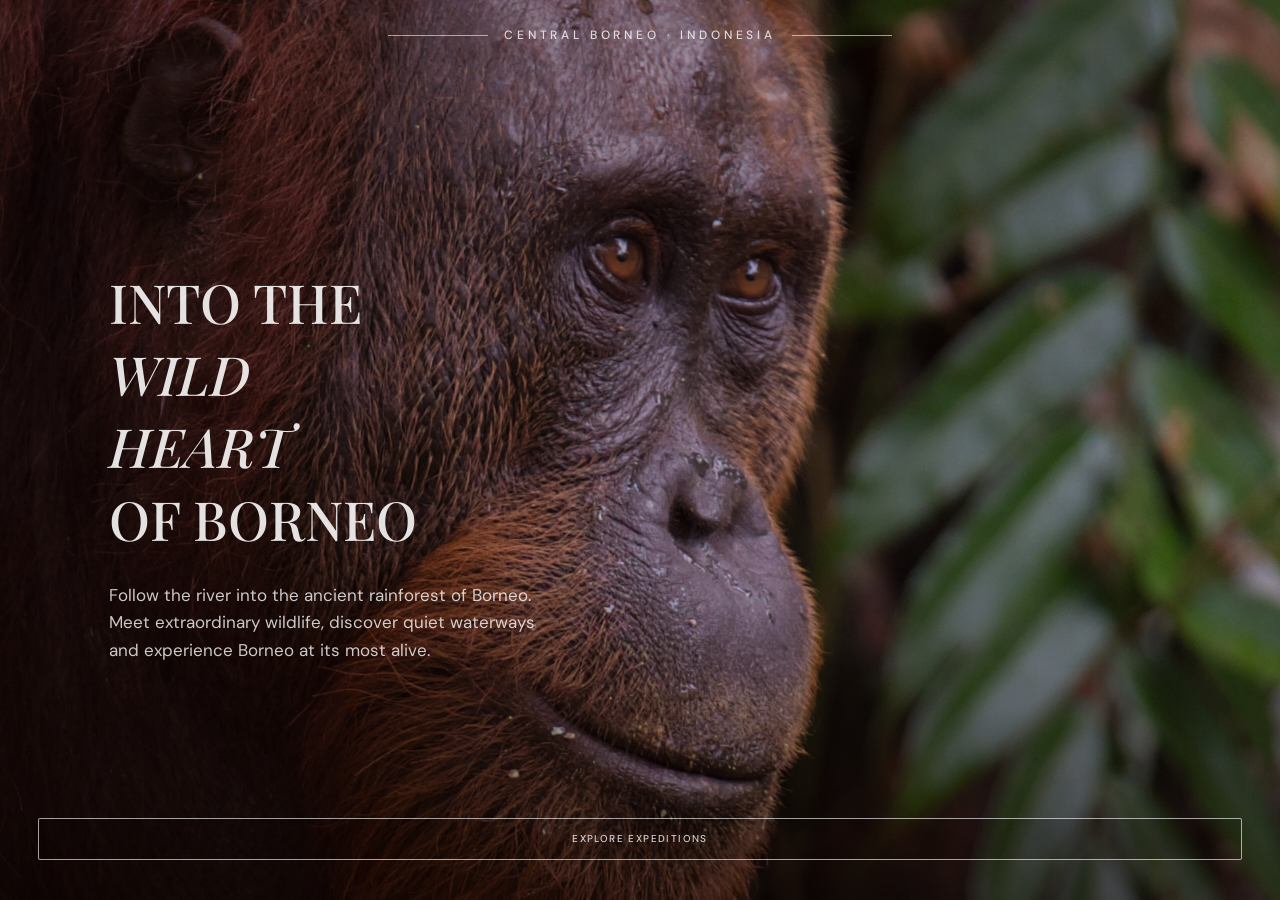
==== commit ce3637c7: "Bust mobile browser cache for final homepage hero styles" ====
--- a/index.html
+++ b/index.html
@@ -9,7 +9,7 @@
 <link rel="preconnect" href="https://fonts.googleapis.com">
 <link rel="preconnect" href="https://fonts.gstatic.com" crossorigin>
 <link href="https://fonts.googleapis.com/css2?family=DM+Sans:wght@400;500;600;700&family=Playfair+Display:ital,wght@0,500;0,600;1,500&display=swap" rel="stylesheet">
-<link rel="stylesheet" href="style.css">
+<link rel="stylesheet" href="style.css?v=cta-final-20261121">
 <link rel="stylesheet" href="site-theme.css">
 <link rel="icon" type="image/svg+xml" href="assets/favicon.svg">
 <link rel="stylesheet" href="site-theme.css">
--- a/style.css
+++ b/style.css
@@ -238,3 +238,122 @@
 .home-hero > .button-light:hover span{
   transform:translate(3px,calc(-50% - 2px))!important;
 }
+
+/* Exact geometric centering for the homepage CTA label */
+.home-hero > .button-light{
+  padding:0!important;
+  display:block!important;
+  text-align:center!important;
+}
+.home-hero > .button-light .button-label{
+  position:absolute!important;
+  left:50%!important;
+  top:50%!important;
+  display:block!important;
+  width:max-content!important;
+  max-width:calc(100% - 24px)!important;
+  margin:0!important;
+  padding:0!important;
+  transform:translate(-50%,-50%)!important;
+  text-align:center!important;
+  white-space:nowrap!important;
+  line-height:1!important;
+}
+
+/* Premium mobile CTA: smaller type, balanced tracking, exact centre */
+.home-hero > .button-light{
+  left:3%!important;
+  right:auto!important;
+  bottom:4.5%!important;
+  width:94%!important;
+  min-height:42px!important;
+  height:42px!important;
+  padding:0!important;
+  display:block!important;
+  box-sizing:border-box!important;
+  text-align:center!important;
+  font-size:11px!important;
+  font-weight:500!important;
+  letter-spacing:.20em!important;
+  line-height:1!important;
+}
+.home-hero > .button-light .button-label{
+  position:absolute!important;
+  left:50%!important;
+  top:50%!important;
+  width:max-content!important;
+  max-width:calc(100% - 28px)!important;
+  margin:0!important;
+  padding:0!important;
+  transform:translate(-50%,-50%)!important;
+  display:block!important;
+  text-align:center!important;
+  text-indent:0!important;
+  white-space:nowrap!important;
+  font-size:11px!important;
+  font-weight:500!important;
+  letter-spacing:.20em!important;
+  line-height:1!important;
+  color:rgba(255,255,255,.80)!important;
+}
+@media(max-width:800px){
+  .home-hero > .button-light{
+    left:3%!important;
+    width:94%!important;
+    min-height:42px!important;
+    height:42px!important;
+    font-size:10px!important;
+    letter-spacing:.20em!important;
+  }
+  .home-hero > .button-light .button-label{
+    font-size:10px!important;
+    letter-spacing:.20em!important;
+  }
+}
+
+/* FINAL MOBILE HERO CTA — one label, flex-centred in the entire outlined button */
+.home-hero > .button-light{
+  position:absolute!important;
+  left:3%!important;
+  right:auto!important;
+  bottom:4.5%!important;
+  width:94%!important;
+  height:42px!important;
+  min-height:42px!important;
+  box-sizing:border-box!important;
+  display:flex!important;
+  align-items:center!important;
+  justify-content:center!important;
+  padding:0 12px!important;
+  gap:0!important;
+  text-align:center!important;
+  font-size:10px!important;
+  font-weight:500!important;
+  letter-spacing:.14em!important;
+  line-height:1.2!important;
+}
+.home-hero > .button-light .button-label{
+  position:static!important;
+  inset:auto!important;
+  display:block!important;
+  width:auto!important;
+  max-width:100%!important;
+  margin:0!important;
+  padding:0!important;
+  transform:none!important;
+  text-align:center!important;
+  text-indent:0!important;
+  white-space:nowrap!important;
+  font-size:10px!important;
+  font-weight:500!important;
+  letter-spacing:.14em!important;
+  line-height:1.2!important;
+  color:rgba(255,255,255,.80)!important;
+}
+@media(max-width:380px){
+  .home-hero > .button-light,
+  .home-hero > .button-light .button-label{
+    font-size:9px!important;
+    letter-spacing:.12em!important;
+  }
+}
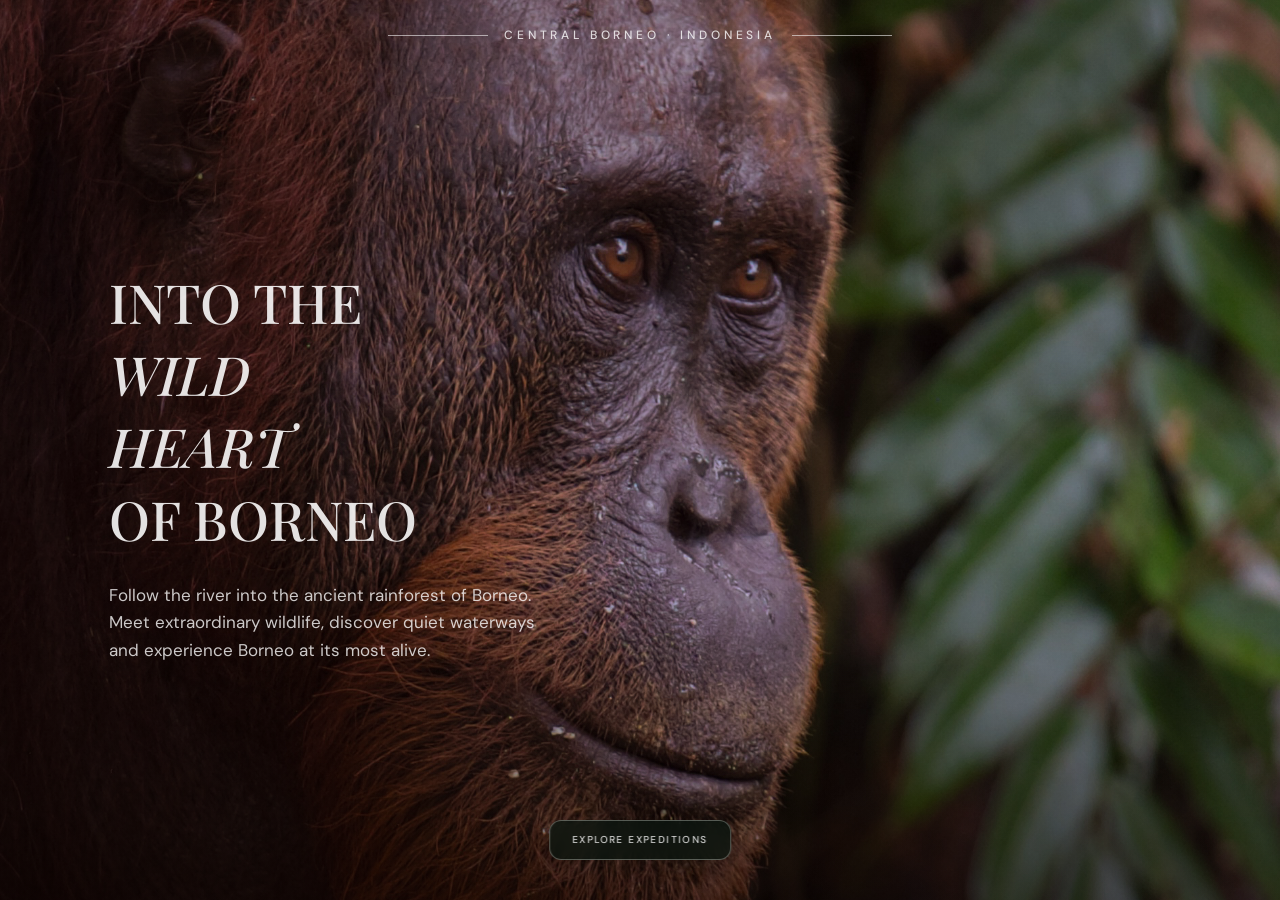
==== commit c80e6a9b: "Refresh homepage stylesheet cache for compact CTA" ====
--- a/index.html
+++ b/index.html
@@ -9,7 +9,7 @@
 <link rel="preconnect" href="https://fonts.googleapis.com">
 <link rel="preconnect" href="https://fonts.gstatic.com" crossorigin>
 <link href="https://fonts.googleapis.com/css2?family=DM+Sans:wght@400;500;600;700&family=Playfair+Display:ital,wght@0,500;0,600;1,500&display=swap" rel="stylesheet">
-<link rel="stylesheet" href="style.css?v=cta-final-20261121">
+<link rel="stylesheet" href="style.css?v=chat-cta-20261121">
 <link rel="stylesheet" href="site-theme.css">
 <link rel="icon" type="image/svg+xml" href="assets/favicon.svg">
 <link rel="stylesheet" href="site-theme.css">
--- a/style.css
+++ b/style.css
@@ -357,3 +357,71 @@
     letter-spacing:.12em!important;
   }
 }
+
+/* BWC CTA — compact dark translucent chat-style button */
+.home-hero > .button-light{
+  position:absolute!important;
+  left:50%!important;
+  right:auto!important;
+  bottom:4.5%!important;
+  width:max-content!important;
+  max-width:calc(100% - 40px)!important;
+  height:40px!important;
+  min-height:40px!important;
+  box-sizing:border-box!important;
+  display:flex!important;
+  align-items:center!important;
+  justify-content:center!important;
+  padding:0 22px!important;
+  margin:0!important;
+  gap:0!important;
+  transform:translateX(-50%)!important;
+  border:1px solid rgba(232,239,231,.32)!important;
+  border-radius:12px!important;
+  background:rgba(7,22,16,.68)!important;
+  color:rgba(255,255,255,.84)!important;
+  box-shadow:0 5px 18px rgba(0,0,0,.16)!important;
+  backdrop-filter:blur(7px)!important;
+  -webkit-backdrop-filter:blur(7px)!important;
+  text-align:center!important;
+  font-size:10px!important;
+  font-weight:500!important;
+  letter-spacing:.14em!important;
+  line-height:1!important;
+}
+.home-hero > .button-light .button-label{
+  position:static!important;
+  inset:auto!important;
+  display:block!important;
+  width:auto!important;
+  max-width:100%!important;
+  margin:0!important;
+  padding:0!important;
+  transform:none!important;
+  text-align:center!important;
+  text-indent:0!important;
+  white-space:nowrap!important;
+  color:rgba(255,255,255,.84)!important;
+  font-size:10px!important;
+  font-weight:500!important;
+  letter-spacing:.14em!important;
+  line-height:1!important;
+}
+.home-hero > .button-light:hover{
+  transform:translateX(-50%) translateY(-2px)!important;
+  background:rgba(7,22,16,.78)!important;
+  border-color:rgba(232,239,231,.46)!important;
+}
+@media(max-width:380px){
+  .home-hero > .button-light{
+    height:38px!important;
+    min-height:38px!important;
+    padding:0 17px!important;
+    font-size:9px!important;
+    letter-spacing:.12em!important;
+  }
+  .home-hero > .button-light .button-label{
+    font-size:9px!important;
+    letter-spacing:.12em!important;
+  }
+}
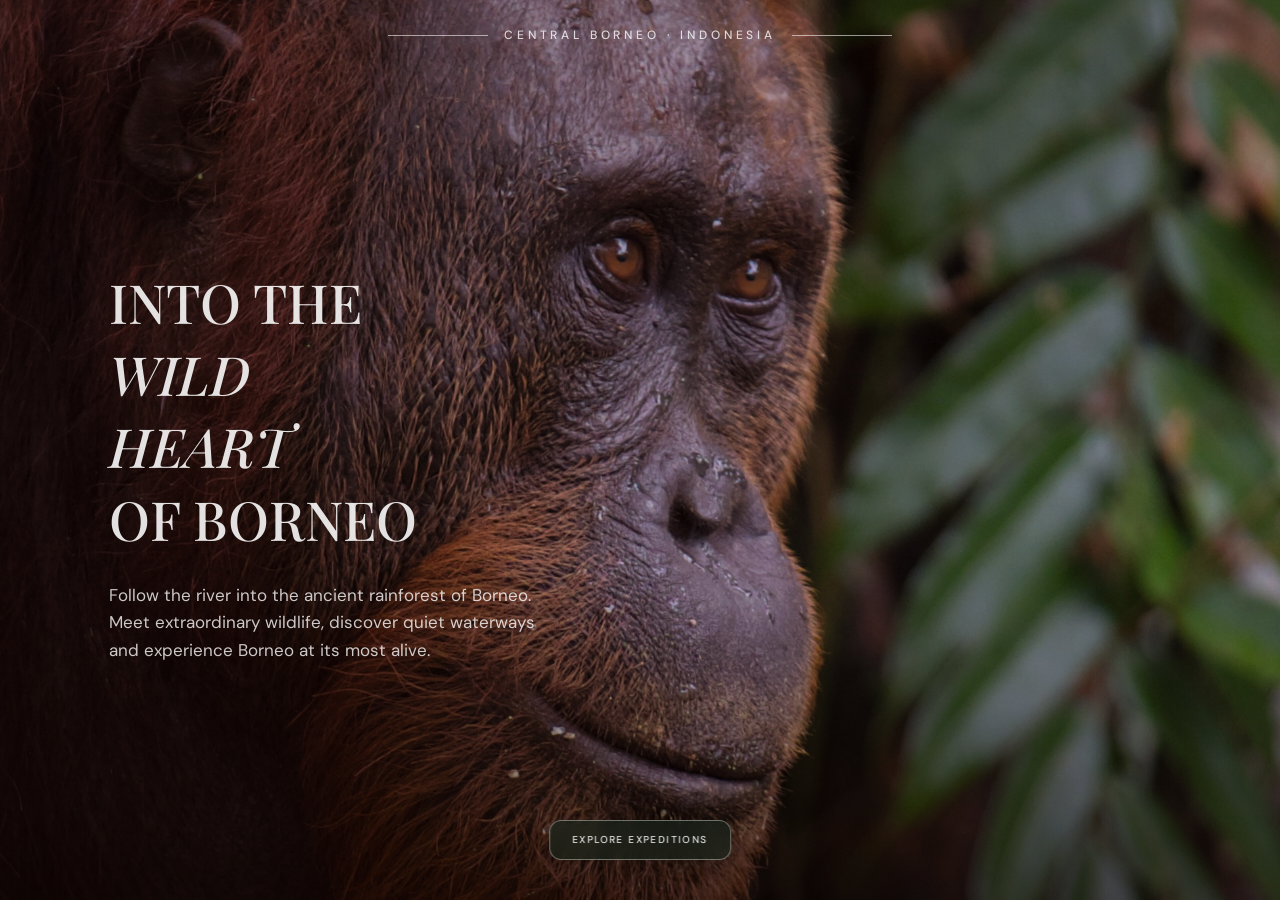
==== commit f5a9fa53: "Refresh homepage CTA stylesheet cache" ====
--- a/index.html
+++ b/index.html
@@ -9,7 +9,7 @@
 <link rel="preconnect" href="https://fonts.googleapis.com">
 <link rel="preconnect" href="https://fonts.gstatic.com" crossorigin>
 <link href="https://fonts.googleapis.com/css2?family=DM+Sans:wght@400;500;600;700&family=Playfair+Display:ital,wght@0,500;0,600;1,500&display=swap" rel="stylesheet">
-<link rel="stylesheet" href="style.css?v=chat-cta-20261121">
+<link rel="stylesheet" href="style.css?v=hero-cta-lighter-20261121">
 <link rel="stylesheet" href="site-theme.css">
 <link rel="icon" type="image/svg+xml" href="assets/favicon.svg">
 <link rel="stylesheet" href="site-theme.css">
--- a/style.css
+++ b/style.css
@@ -376,10 +376,10 @@
   margin:0!important;
   gap:0!important;
   transform:translateX(-50%)!important;
-  border:1px solid rgba(232,239,231,.32)!important;
+  border:1px solid rgba(232,239,231,.40)!important;
   border-radius:12px!important;
-  background:rgba(7,22,16,.68)!important;
-  color:rgba(255,255,255,.84)!important;
+  background:rgba(20,39,30,.56)!important;
+  color:rgba(255,255,255,.90)!important;
   box-shadow:0 5px 18px rgba(0,0,0,.16)!important;
   backdrop-filter:blur(7px)!important;
   -webkit-backdrop-filter:blur(7px)!important;
@@ -401,7 +401,7 @@
   text-align:center!important;
   text-indent:0!important;
   white-space:nowrap!important;
-  color:rgba(255,255,255,.84)!important;
+  color:rgba(255,255,255,.90)!important;
   font-size:10px!important;
   font-weight:500!important;
   letter-spacing:.14em!important;
@@ -409,7 +409,7 @@
 }
 .home-hero > .button-light:hover{
   transform:translateX(-50%) translateY(-2px)!important;
-  background:rgba(7,22,16,.78)!important;
+  background:rgba(20,39,30,.66)!important;
   border-color:rgba(232,239,231,.46)!important;
 }
 @media(max-width:380px){
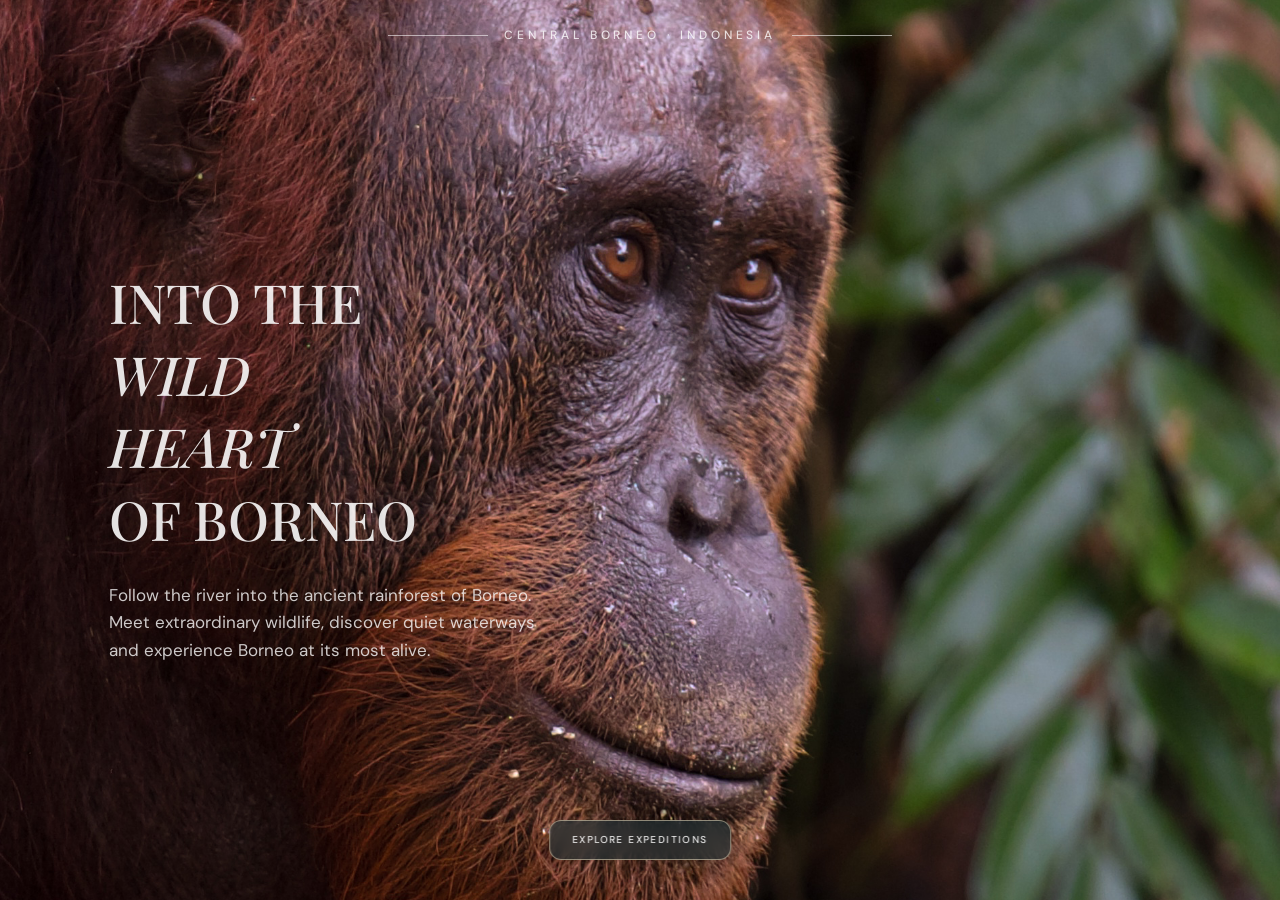
==== commit c979f4f8: "Refresh homepage stylesheet cache after hero photo adjustment" ====
--- a/index.html
+++ b/index.html
@@ -9,7 +9,7 @@
 <link rel="preconnect" href="https://fonts.googleapis.com">
 <link rel="preconnect" href="https://fonts.gstatic.com" crossorigin>
 <link href="https://fonts.googleapis.com/css2?family=DM+Sans:wght@400;500;600;700&family=Playfair+Display:ital,wght@0,500;0,600;1,500&display=swap" rel="stylesheet">
-<link rel="stylesheet" href="style.css?v=hero-cta-lighter-20261121">
+<link rel="stylesheet" href="style.css?v=hero-photo-clear-20261121">
 <link rel="stylesheet" href="site-theme.css">
 <link rel="icon" type="image/svg+xml" href="assets/favicon.svg">
 <link rel="stylesheet" href="site-theme.css">
--- a/style.css
+++ b/style.css
@@ -425,3 +425,42 @@
     letter-spacing:.12em!important;
   }
 }
+
+
+/* BWC master palette — shared across homepage and legacy pages */
+:root{--forest:#1a3038;--forest2:#294750;--cream:#f5f1e8;--sand:#c9b184;--ink:#1b2b31;--muted:#687775}
+body{background:#f5f1e8;color:#1b2b31}
+.header{background:#f5f1e8;color:#1a3038;border-bottom:1px solid rgba(26,48,56,.10)}
+.header .brand{color:#1a3038}.header .brand small{color:#687775}
+.nav a{color:#1a3038}
+.nav a[aria-current="page"],.nav a.active,.nav a:not(.nav-cta):hover,.footer a:hover{color:#92764a}
+.menu{color:#1a3038}
+.nav-cta{background:#e5d6b8;color:#1a3038;border:1px solid #c9b184}
+.nav-cta:hover{background:#f1e8d5;color:#1a3038}
+.eyebrow{color:#c9b184}.eyebrow.dark{color:#92764a}
+.button-light{background:linear-gradient(135deg,#e5d6b8,#c9b184);color:#1a3038;border-color:#c9b184}
+.button-light:hover{background:#f1e8d5}
+.button-dark{background:#1a3038;color:#f5f1e8;border-color:#c9b184}
+.button-dark:hover{background:#294750;border-color:#e5d6b8}
+.section h2 em,.hero h1 em,.closing h2 em{color:#c9b184}
+.lead{color:#33464b}.muted,.section-heading>p{color:#687775}
+.experience,.feature-strip,.inquiry{background:#eee8dc;color:#1b2b31}
+.journey,.home-intro,.page-content{background:#f5f1e8;color:#1b2b31}
+.gallery,.closing{background:#1a3038;color:#f5f1e8}
+.gallery .section-heading>p,.gallery-note{color:#d0d8d5}
+.footer{background:#10242b;color:#d4dcd8}
+.footer-brand{color:#e5d6b8}.footer-brand small,.footer>p{color:#b7c1be}
+.page-hero{background-color:#1a3038;background-image:linear-gradient(90deg,rgba(26,48,56,.78),rgba(26,48,56,.38)),url("images/orangutan-in-rainforest.webp");color:#f5f1e8}
+.page-hero h1,.page-hero h1 em{color:#f5f1e8}.page-hero h1 em{color:#e5d6b8}
+.page-hero>p:last-child{color:#e5e8e5}
+.inquiry-form input,.inquiry-form textarea{background:#fbf9f4;color:#1b2b31;border-color:#d4cbb9}
+.inquiry-form input:focus,.inquiry-form textarea:focus{outline-color:#c9b184}
+.monogram{border-color:#c9b184;color:#1a3038}.monogram span{color:#92764a}
+.journey-copy li:before{color:#c9b184}.contact-actions>a:last-child{color:#52676c}
+.home-hero .hero-bg{
+ background-image:url("images/DSCF7031.jpg");
+ background-size:cover;background-position:center 58%;filter:none
+}
+.home-hero>.button-light{background:rgba(26,48,56,.56)!important;border-color:rgba(229,214,184,.56)!important;color:rgba(255,255,255,.92)!important}
+.home-hero>.button-light .button-label{color:rgba(255,255,255,.92)!important}
+.home-hero>.button-light:hover{background:rgba(26,48,56,.66)!important}
--- a/site-theme.css
+++ b/site-theme.css
@@ -485,3 +485,86 @@
   .topbar img.brand-logo,.header img.brand-logo{width:112px!important;max-height:56px!important}
   .footer img.brand-logo{width:108px!important;max-height:54px!important}
 }
+
+
+/* Gallery page colour refinement: brighter rainforest image and clearer champagne identity */
+.page-hero.gallery-hero {
+  background-image:
+    linear-gradient(90deg, rgba(20,39,46,.78), rgba(20,39,46,.38)),
+    url("images/orangutan-in-rainforest.webp");
+}
+
+
+/* BWC master palette — editorial pages */
+:root{
+ --forest:#1a3038;--forest-dark:#10242b;--cream:#f5f1e8;--sand:#c9b184;--muted:#687775;
+ --bwc-slate:#1a3038;--bwc-slate-900:#1a3038;--bwc-slate-800:#294750;
+ --bwc-champagne:#c9b184;--bwc-champagne-light:#e5d6b8;--bwc-ivory:#f5f1e8;--bwc-paper:#fbf9f4;--bwc-ink:#1b2b31
+}
+body{background:#f5f1e8;color:#1b2b31}
+.header{background:#f5f1e8;color:#1a3038;border-bottom:1px solid rgba(26,48,56,.10)}
+.header .brand,.header .menu{color:#1a3038}
+.header .nav a{color:#1a3038}
+.header .nav a:hover,.header .nav a[aria-current="page"]{color:#92764a}
+.header .nav-cta{background:#e5d6b8;color:#1a3038;border-color:#c9b184}
+.header .nav-cta:hover{background:#f1e8d5}
+.page-hero{background-color:#1a3038;background-image:linear-gradient(90deg,rgba(26,48,56,.78),rgba(26,48,56,.38)),url("images/orangutan-in-rainforest.webp");color:#f5f1e8}
+.page-hero h1,.page-hero h1 em{color:#f5f1e8}
+.page-hero h1 em,.page-hero .eyebrow{color:#e5d6b8}
+.page-content,.journey,.details{background:#f5f1e8;color:#1b2b31}
+.experience,.feature-strip,.inquiry{background:#eee8dc;color:#1b2b31}
+.section h2{color:#1a3038}.section h2 em,.eyebrow.dark{color:#92764a}
+.itinerary-hero{background-color:#1a3038;background-image:linear-gradient(90deg,rgba(26,48,56,.78) 0%,rgba(26,48,56,.48) 46%,rgba(26,48,56,.18) 100%),linear-gradient(0deg,rgba(16,36,43,.38),transparent 56%),url("assets/itinerary-orangutan.jpg")}
+.itinerary-overview,.next-chapter{background:#1a3038;color:#f5f1e8}
+.trip-card{background:#223b43;border-color:rgba(229,214,184,.30)}
+.trip-card-meta,.itinerary-hero .eyebrow,.overview-head .eyebrow{color:#e5d6b8}
+.next-page-cta{background:#1a3038!important;color:#f5f1e8!important}
+.footer{background:#10242b;color:#d4dcd8}
+.button-light{background:linear-gradient(135deg,#e5d6b8,#c9b184);color:#1a3038;border-color:#c9b184}
+.button-dark{background:#1a3038;color:#f5f1e8;border-color:#c9b184}
+.button-dark:hover{background:#294750;border-color:#e5d6b8}
+.topbar .brand-name span,.header .brand-name span{color:#92764a}
+.page-hero.gallery-hero{background-image:linear-gradient(90deg,rgba(26,48,56,.78),rgba(26,48,56,.38)),url("images/orangutan-in-rainforest.webp")}
+
+
+/* Gallery — photographer banner, full bleed from the top edge */
+.gallery-page .header{
+  position:absolute;top:0;left:0;right:0;z-index:30;
+  background:linear-gradient(180deg,rgba(15,34,39,.96) 0%,rgba(15,34,39,.58) 72%,rgba(15,34,39,0) 100%);
+  border-bottom:1px solid rgba(229,214,184,.18);
+}
+.gallery-page .header .nav a:not(.nav-cta),
+.gallery-page .header .menu{color:#f5f1e8}
+.gallery-page .header .nav a[aria-current="page"]{color:#e5d6b8}
+.gallery-page .header .brand-logo{filter:drop-shadow(0 2px 5px rgba(0,0,0,.25))}
+.gallery-page .gallery-hero{
+  position:relative;isolation:isolate;
+  min-height:760px;min-height:min(860px,92svh);
+  padding:190px 11% 115px;
+  background-color:#14272e;
+  background-image:
+    linear-gradient(90deg,rgba(14,32,37,.76) 0%,rgba(14,32,37,.48) 46%,rgba(14,32,37,.12) 100%),
+    linear-gradient(0deg,rgba(14,32,37,.30),transparent 58%),
+    url("assets/gallery-photographer.webp");
+  background-size:cover;
+  background-position:center 53%;
+}
+.gallery-page .gallery-hero .eyebrow{color:#e5d6b8}
+.gallery-page .gallery-hero h1{max-width:760px}
+@media(max-width:800px){
+  .gallery-page .header{height:74px;padding:0 6%}
+  .gallery-page .header .nav{background:rgba(20,39,46,.98)}
+  .gallery-page .header .nav.open a{color:#f5f1e8}
+  .gallery-page .header .nav.open .nav-cta{background:#e5d6b8;color:#1a3038}
+  .gallery-page .gallery-hero{
+    min-height:720px;min-height:min(790px,92svh);
+    padding:150px 7% 85px;
+    background-position:center 51%;
+  }
+  .gallery-page .gallery-hero h1{font-size:clamp(46px,10.5vw,70px);line-height:1.04}
+  .gallery-page .gallery-hero>p:last-child{max-width:500px;font-size:13px}
+}
+@media(max-width:480px){
+  .gallery-page .gallery-hero{padding-top:143px;background-position:center 51%}
+  .gallery-page .gallery-hero h1{font-size:clamp(43px,10.2vw,58px)}
+}
--- a/site-theme.css
+++ b/site-theme.css
@@ -485,3 +485,86 @@
   .topbar img.brand-logo,.header img.brand-logo{width:112px!important;max-height:56px!important}
   .footer img.brand-logo{width:108px!important;max-height:54px!important}
 }
+
+
+/* Gallery page colour refinement: brighter rainforest image and clearer champagne identity */
+.page-hero.gallery-hero {
+  background-image:
+    linear-gradient(90deg, rgba(20,39,46,.78), rgba(20,39,46,.38)),
+    url("images/orangutan-in-rainforest.webp");
+}
+
+
+/* BWC master palette — editorial pages */
+:root{
+ --forest:#1a3038;--forest-dark:#10242b;--cream:#f5f1e8;--sand:#c9b184;--muted:#687775;
+ --bwc-slate:#1a3038;--bwc-slate-900:#1a3038;--bwc-slate-800:#294750;
+ --bwc-champagne:#c9b184;--bwc-champagne-light:#e5d6b8;--bwc-ivory:#f5f1e8;--bwc-paper:#fbf9f4;--bwc-ink:#1b2b31
+}
+body{background:#f5f1e8;color:#1b2b31}
+.header{background:#f5f1e8;color:#1a3038;border-bottom:1px solid rgba(26,48,56,.10)}
+.header .brand,.header .menu{color:#1a3038}
+.header .nav a{color:#1a3038}
+.header .nav a:hover,.header .nav a[aria-current="page"]{color:#92764a}
+.header .nav-cta{background:#e5d6b8;color:#1a3038;border-color:#c9b184}
+.header .nav-cta:hover{background:#f1e8d5}
+.page-hero{background-color:#1a3038;background-image:linear-gradient(90deg,rgba(26,48,56,.78),rgba(26,48,56,.38)),url("images/orangutan-in-rainforest.webp");color:#f5f1e8}
+.page-hero h1,.page-hero h1 em{color:#f5f1e8}
+.page-hero h1 em,.page-hero .eyebrow{color:#e5d6b8}
+.page-content,.journey,.details{background:#f5f1e8;color:#1b2b31}
+.experience,.feature-strip,.inquiry{background:#eee8dc;color:#1b2b31}
+.section h2{color:#1a3038}.section h2 em,.eyebrow.dark{color:#92764a}
+.itinerary-hero{background-color:#1a3038;background-image:linear-gradient(90deg,rgba(26,48,56,.78) 0%,rgba(26,48,56,.48) 46%,rgba(26,48,56,.18) 100%),linear-gradient(0deg,rgba(16,36,43,.38),transparent 56%),url("assets/itinerary-orangutan.jpg")}
+.itinerary-overview,.next-chapter{background:#1a3038;color:#f5f1e8}
+.trip-card{background:#223b43;border-color:rgba(229,214,184,.30)}
+.trip-card-meta,.itinerary-hero .eyebrow,.overview-head .eyebrow{color:#e5d6b8}
+.next-page-cta{background:#1a3038!important;color:#f5f1e8!important}
+.footer{background:#10242b;color:#d4dcd8}
+.button-light{background:linear-gradient(135deg,#e5d6b8,#c9b184);color:#1a3038;border-color:#c9b184}
+.button-dark{background:#1a3038;color:#f5f1e8;border-color:#c9b184}
+.button-dark:hover{background:#294750;border-color:#e5d6b8}
+.topbar .brand-name span,.header .brand-name span{color:#92764a}
+.page-hero.gallery-hero{background-image:linear-gradient(90deg,rgba(26,48,56,.78),rgba(26,48,56,.38)),url("images/orangutan-in-rainforest.webp")}
+
+
+/* Gallery — photographer banner, full bleed from the top edge */
+.gallery-page .header{
+  position:absolute;top:0;left:0;right:0;z-index:30;
+  background:linear-gradient(180deg,rgba(15,34,39,.96) 0%,rgba(15,34,39,.58) 72%,rgba(15,34,39,0) 100%);
+  border-bottom:1px solid rgba(229,214,184,.18);
+}
+.gallery-page .header .nav a:not(.nav-cta),
+.gallery-page .header .menu{color:#f5f1e8}
+.gallery-page .header .nav a[aria-current="page"]{color:#e5d6b8}
+.gallery-page .header .brand-logo{filter:drop-shadow(0 2px 5px rgba(0,0,0,.25))}
+.gallery-page .gallery-hero{
+  position:relative;isolation:isolate;
+  min-height:760px;min-height:min(860px,92svh);
+  padding:190px 11% 115px;
+  background-color:#14272e;
+  background-image:
+    linear-gradient(90deg,rgba(14,32,37,.76) 0%,rgba(14,32,37,.48) 46%,rgba(14,32,37,.12) 100%),
+    linear-gradient(0deg,rgba(14,32,37,.30),transparent 58%),
+    url("assets/gallery-photographer.webp");
+  background-size:cover;
+  background-position:center 53%;
+}
+.gallery-page .gallery-hero .eyebrow{color:#e5d6b8}
+.gallery-page .gallery-hero h1{max-width:760px}
+@media(max-width:800px){
+  .gallery-page .header{height:74px;padding:0 6%}
+  .gallery-page .header .nav{background:rgba(20,39,46,.98)}
+  .gallery-page .header .nav.open a{color:#f5f1e8}
+  .gallery-page .header .nav.open .nav-cta{background:#e5d6b8;color:#1a3038}
+  .gallery-page .gallery-hero{
+    min-height:720px;min-height:min(790px,92svh);
+    padding:150px 7% 85px;
+    background-position:center 51%;
+  }
+  .gallery-page .gallery-hero h1{font-size:clamp(46px,10.5vw,70px);line-height:1.04}
+  .gallery-page .gallery-hero>p:last-child{max-width:500px;font-size:13px}
+}
+@media(max-width:480px){
+  .gallery-page .gallery-hero{padding-top:143px;background-position:center 51%}
+  .gallery-page .gallery-hero h1{font-size:clamp(43px,10.2vw,58px)}
+}
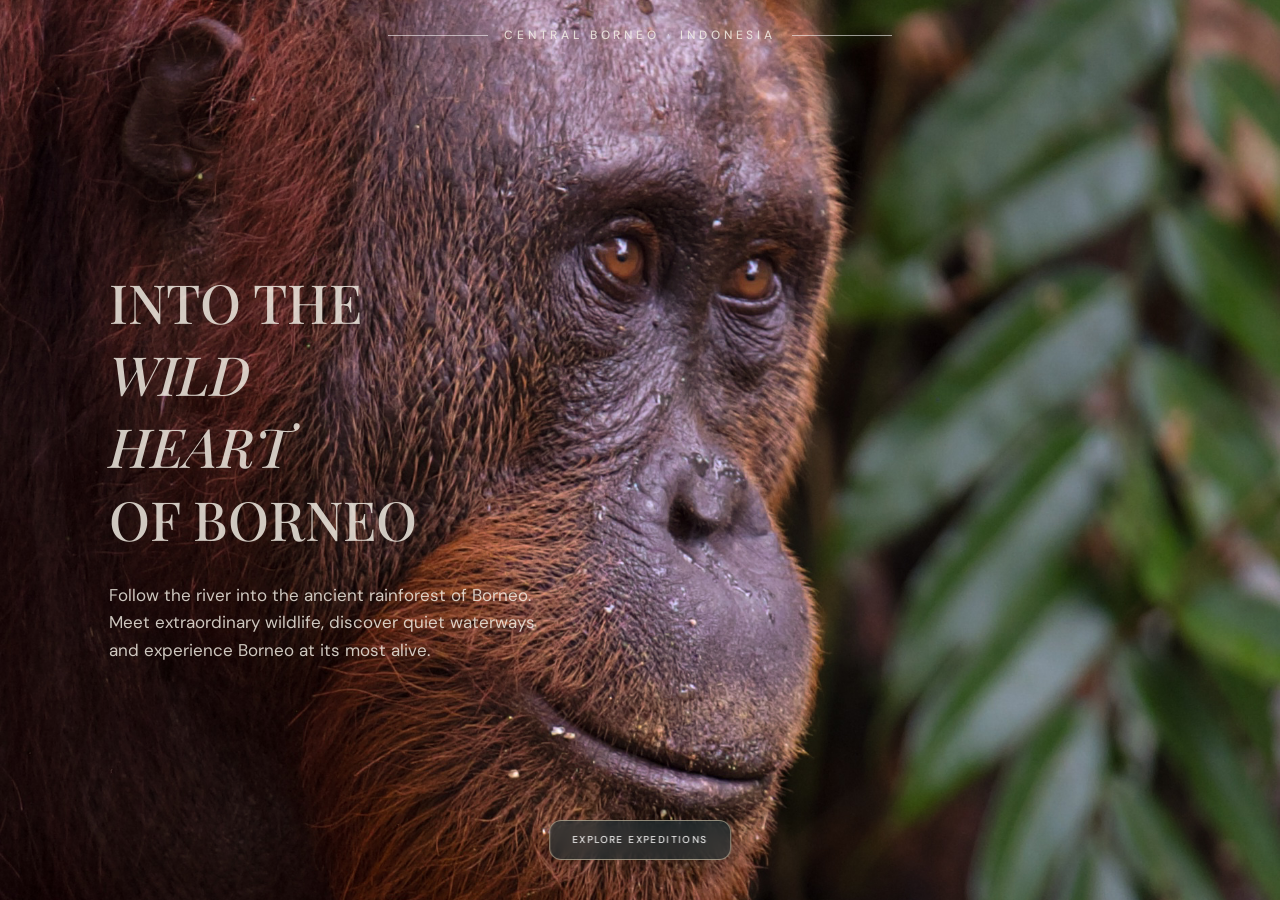
==== commit a965779b: "Refresh homepage stylesheet cache for hero typography" ====
--- a/index.html
+++ b/index.html
@@ -9,7 +9,7 @@
 <link rel="preconnect" href="https://fonts.googleapis.com">
 <link rel="preconnect" href="https://fonts.gstatic.com" crossorigin>
 <link href="https://fonts.googleapis.com/css2?family=DM+Sans:wght@400;500;600;700&family=Playfair+Display:ital,wght@0,500;0,600;1,500&display=swap" rel="stylesheet">
-<link rel="stylesheet" href="style.css?v=hero-photo-clear-20261121">
+<link rel="stylesheet" href="style.css?v=hero-type-ivory-20261121">
 <link rel="stylesheet" href="site-theme.css">
 <link rel="icon" type="image/svg+xml" href="assets/favicon.svg">
 <link rel="stylesheet" href="site-theme.css">
--- a/style.css
+++ b/style.css
@@ -464,3 +464,11 @@
 .home-hero>.button-light{background:rgba(26,48,56,.56)!important;border-color:rgba(229,214,184,.56)!important;color:rgba(255,255,255,.92)!important}
 .home-hero>.button-light .button-label{color:rgba(255,255,255,.92)!important}
 .home-hero>.button-light:hover{background:rgba(26,48,56,.66)!important}
+
+/* Homepage hero typography — soft ivory to match the CTA, without changing layout */
+.home-hero .hero-location,
+.home-hero h1,
+.home-hero h1 em,
+.home-hero .hero-text {
+  color: rgba(245,241,232,.82) !important;
+}
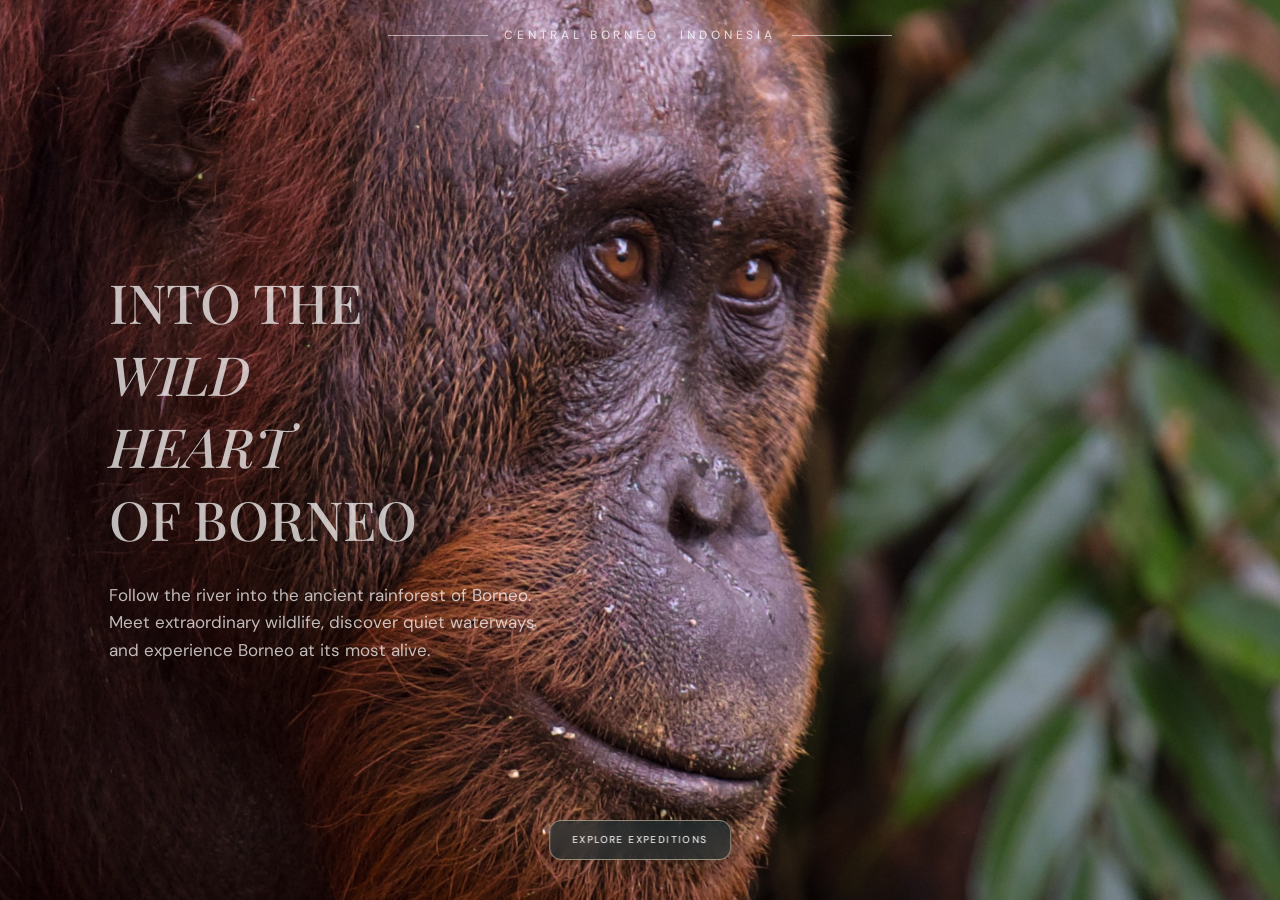
==== commit f6640f67: "Apply final hero text tint after all stylesheets" ====
--- a/index.html
+++ b/index.html
@@ -14,6 +14,15 @@
 <link rel="icon" type="image/svg+xml" href="assets/favicon.svg">
 <link rel="stylesheet" href="site-theme.css">
 <link rel="icon" type="image/svg+xml" href="assets/favicon.svg">
+<style id="home-hero-typography-final">
+/* Final homepage text tint: same soft white as the CTA, slightly more transparent. */
+.home-hero .hero-location,
+.home-hero h1,
+.home-hero h1 em,
+.home-hero .hero-text {
+  color: rgba(255,255,255,.72) !important;
+}
+</style>
 </head>
 <body>
 <header class="header home-header">
